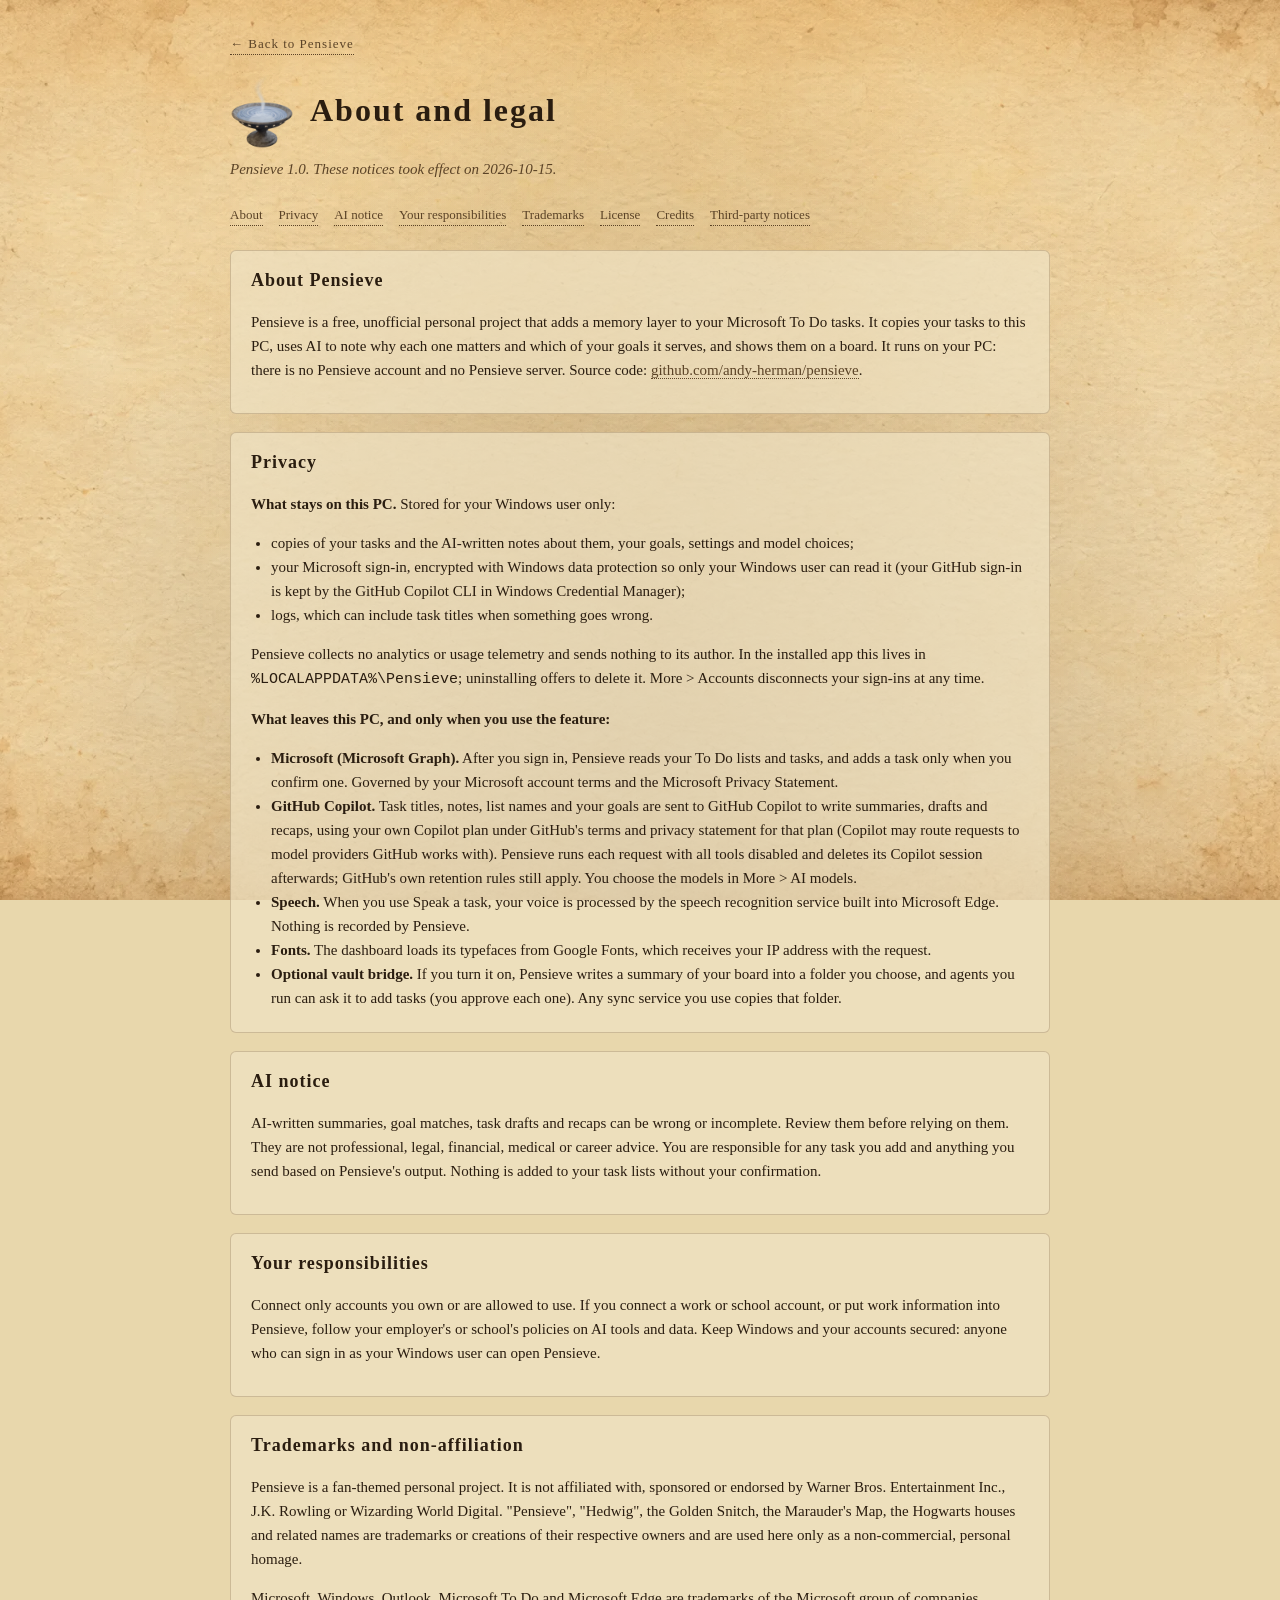
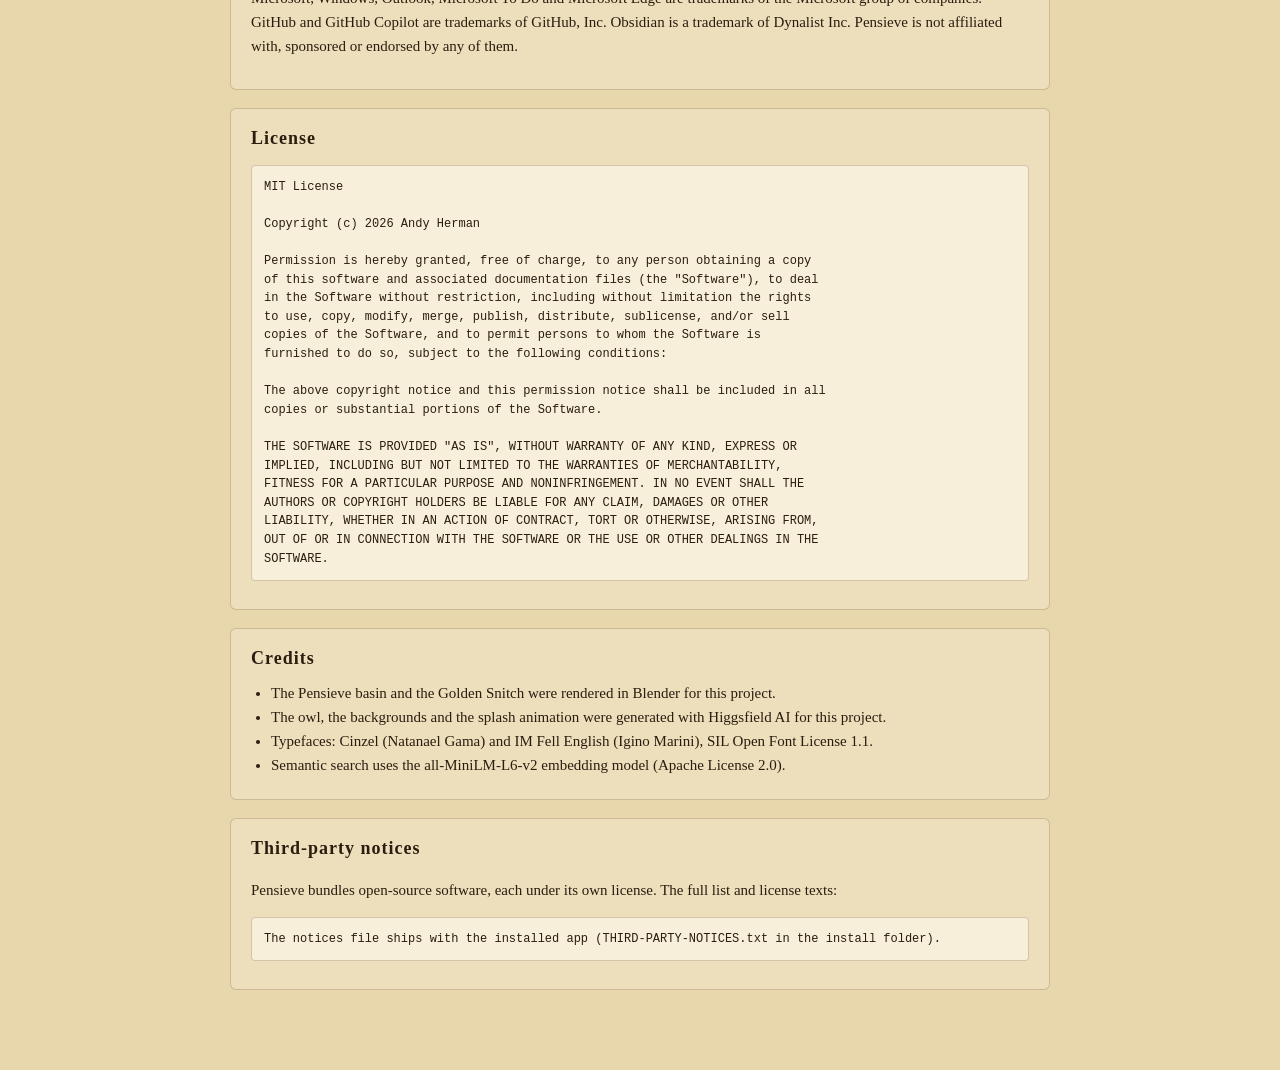
==== frontend-proto/legal.html @ 3879d88a "feat(installer): x64 installer pipeline, installed mode, legal text, local fonts Pipeline (desktop/i" ====
<!doctype html>
<html lang="en" data-theme="day">
<head>
  <meta charset="utf-8" />
  <meta name="viewport" content="width=device-width,initial-scale=1" />
  <title>About and legal - The Pensieve</title>
  <script>
    try {
      var t = localStorage.getItem("pensieve-theme");
      if (t === "night" || t === "marauder") document.documentElement.setAttribute("data-theme", t);
    } catch (e) { /* stay on day */ }
  </script>
  <link rel="icon" href="favicon.ico" />
  <link rel="stylesheet" href="pensieve.css" />
  <style>
    .legal { max-width: 860px; margin: 0 auto; padding: 32px 20px 64px; position: relative; z-index: 1; }
    .legal-head { display: flex; align-items: center; gap: 16px; margin-bottom: 8px; }
    .legal-head img { width: 64px; height: auto; }
    .legal h1 { margin: 0; font-family: var(--font-display); font-size: 32px; letter-spacing: 2px; color: var(--ink); }
    .legal .meta { margin: 0 0 24px; font-family: var(--font-script); font-style: italic; color: var(--ink-soft); }
    .legal nav { display: flex; flex-wrap: wrap; gap: 8px 16px; margin: 0 0 24px; font-family: var(--font-display); font-size: 13px; }
    .legal nav a, .legal a { color: var(--ink-soft); }
    .legal section {
      margin: 0 0 18px; padding: 16px 20px;
      border: 1px solid var(--line-soft); border-radius: var(--radius-md);
      background: color-mix(in srgb, var(--parchment-1) 70%, transparent);
    }
    .legal h2 { margin: 0 0 8px; font-family: var(--font-display); font-size: 18px; letter-spacing: 1px; color: var(--ink); }
    .legal p, .legal li { font-size: 15px; line-height: 1.6; color: var(--ink); }
    .legal ul { padding-left: 20px; margin: 6px 0; }
    .legal pre {
      max-height: 420px; overflow: auto; padding: 12px; white-space: pre-wrap;
      font-family: var(--font-mono); font-size: 12px; color: var(--ink);
      background: var(--field-bg); border: 1px solid var(--line-soft); border-radius: var(--radius-sm);
    }
    .back { display: inline-block; margin-bottom: 18px; font-family: var(--font-display); font-size: 13px; letter-spacing: 1px; }
  </style>
</head>
<body>
  <main class="legal">
    <a class="back" href="/">&larr; Back to Pensieve</a>
    <div class="legal-head">
      <img src="assets/emblem.webp" alt="" width="64" height="76" />
      <h1>About and legal</h1>
    </div>
    <p class="meta">Pensieve 1.0. These notices took effect on 2026-10-15.</p>

    <nav aria-label="On this page">
      <a href="#about">About</a><a href="#privacy">Privacy</a><a href="#ai">AI notice</a>
      <a href="#you">Your responsibilities</a><a href="#trademarks">Trademarks</a>
      <a href="#license">License</a><a href="#credits">Credits</a><a href="#notices">Third-party notices</a>
    </nav>

    <section id="about">
      <h2>About Pensieve</h2>
      <p>Pensieve is a free, unofficial personal project that adds a memory layer to your Microsoft To Do tasks. It copies your tasks to this PC, uses AI to note why each one matters and which of your goals it serves, and shows them on a board. It runs on your PC: there is no Pensieve account and no Pensieve server. Source code: <a href="https://github.com/andy-herman/pensieve" target="_blank" rel="noopener">github.com/andy-herman/pensieve</a>.</p>
    </section>

    <section id="privacy">
      <h2>Privacy</h2>
      <p><strong>What stays on this PC.</strong> Stored for your Windows user only:</p>
      <ul>
        <li>copies of your tasks and the AI-written notes about them, your goals, settings and model choices;</li>
        <li>your Microsoft sign-in, encrypted with Windows data protection so only your Windows user can read it (your GitHub sign-in is kept by the GitHub Copilot CLI in Windows Credential Manager);</li>
        <li>logs, which can include task titles when something goes wrong.</li>
      </ul>
      <p>Pensieve collects no analytics or usage telemetry and sends nothing to its author. In the installed app this lives in <code>%LOCALAPPDATA%\Pensieve</code>; uninstalling offers to delete it. More &gt; Accounts disconnects your sign-ins at any time.</p>
      <p><strong>What leaves this PC, and only when you use the feature:</strong></p>
      <ul>
        <li><strong>Microsoft (Microsoft Graph).</strong> After you sign in, Pensieve reads your To Do lists and tasks, and adds a task only when you confirm one. Governed by your Microsoft account terms and the Microsoft Privacy Statement.</li>
        <li><strong>GitHub Copilot.</strong> Task titles, notes, list names and your goals are sent to GitHub Copilot to write summaries, drafts and recaps, using your own Copilot plan under GitHub's terms and privacy statement for that plan (Copilot may route requests to model providers GitHub works with). Pensieve runs each request with all tools disabled and deletes its Copilot session afterwards; GitHub's own retention rules still apply. You choose the models in More &gt; AI models.</li>
        <li><strong>Speech.</strong> When you use Speak a task, your voice is processed by the speech recognition service built into Microsoft Edge. Nothing is recorded by Pensieve.</li>
        <li><strong>Fonts.</strong> The dashboard loads its typefaces from Google Fonts, which receives your IP address with the request.</li>
        <li><strong>Optional vault bridge.</strong> If you turn it on, Pensieve writes a summary of your board into a folder you choose, and agents you run can ask it to add tasks (you approve each one). Any sync service you use copies that folder.</li>
      </ul>
    </section>

    <section id="ai">
      <h2>AI notice</h2>
      <p>AI-written summaries, goal matches, task drafts and recaps can be wrong or incomplete. Review them before relying on them. They are not professional, legal, financial, medical or career advice. You are responsible for any task you add and anything you send based on Pensieve's output. Nothing is added to your task lists without your confirmation.</p>
    </section>

    <section id="you">
      <h2>Your responsibilities</h2>
      <p>Connect only accounts you own or are allowed to use. If you connect a work or school account, or put work information into Pensieve, follow your employer's or school's policies on AI tools and data. Keep Windows and your accounts secured: anyone who can sign in as your Windows user can open Pensieve.</p>
    </section>

    <section id="trademarks">
      <h2>Trademarks and non-affiliation</h2>
      <p>Pensieve is a fan-themed personal project. It is not affiliated with, sponsored or endorsed by Warner Bros. Entertainment Inc., J.K. Rowling or Wizarding World Digital. "Pensieve", "Hedwig", the Golden Snitch, the Marauder's Map, the Hogwarts houses and related names are trademarks or creations of their respective owners and are used here only as a non-commercial, personal homage.</p>
      <p>Microsoft, Windows, Outlook, Microsoft To Do and Microsoft Edge are trademarks of the Microsoft group of companies. GitHub and GitHub Copilot are trademarks of GitHub, Inc. Obsidian is a trademark of Dynalist Inc. Pensieve is not affiliated with, sponsored or endorsed by any of them.</p>
    </section>

    <section id="license">
      <h2>License</h2>
      <pre>MIT License

Copyright (c) 2026 Andy Herman

Permission is hereby granted, free of charge, to any person obtaining a copy
of this software and associated documentation files (the "Software"), to deal
in the Software without restriction, including without limitation the rights
to use, copy, modify, merge, publish, distribute, sublicense, and/or sell
copies of the Software, and to permit persons to whom the Software is
furnished to do so, subject to the following conditions:

The above copyright notice and this permission notice shall be included in all
copies or substantial portions of the Software.

THE SOFTWARE IS PROVIDED "AS IS", WITHOUT WARRANTY OF ANY KIND, EXPRESS OR
IMPLIED, INCLUDING BUT NOT LIMITED TO THE WARRANTIES OF MERCHANTABILITY,
FITNESS FOR A PARTICULAR PURPOSE AND NONINFRINGEMENT. IN NO EVENT SHALL THE
AUTHORS OR COPYRIGHT HOLDERS BE LIABLE FOR ANY CLAIM, DAMAGES OR OTHER
LIABILITY, WHETHER IN AN ACTION OF CONTRACT, TORT OR OTHERWISE, ARISING FROM,
OUT OF OR IN CONNECTION WITH THE SOFTWARE OR THE USE OR OTHER DEALINGS IN THE
SOFTWARE.</pre>
    </section>

    <section id="credits">
      <h2>Credits</h2>
      <ul>
        <li>The Pensieve basin and the Golden Snitch were rendered in Blender for this project.</li>
        <li>The owl, the backgrounds and the splash animation were generated with Higgsfield AI for this project.</li>
        <li>Typefaces: Cinzel (Natanael Gama) and IM Fell English (Igino Marini), SIL Open Font License 1.1.</li>
        <li>Semantic search uses the all-MiniLM-L6-v2 embedding model (Apache License 2.0).</li>
      </ul>
    </section>

    <section id="notices">
      <h2>Third-party notices</h2>
      <p>Pensieve bundles open-source software, each under its own license. The full list and license texts:</p>
      <pre id="notices-text">Loading...</pre>
    </section>
  </main>
  <script>
    fetch("third-party-notices.txt", { cache: "no-store" })
      .then(r => (r.ok ? r.text() : Promise.reject(r.status)))
      .then(t => { document.getElementById("notices-text").textContent = t; })
      .catch(() => {
        document.getElementById("notices-text").textContent =
          "The notices file ships with the installed app (THIRD-PARTY-NOTICES.txt in the install folder).";
      });
  </script>
</body>
</html>
---- frontend-proto/pensieve.css ----
/* ============================================================
   The Pensieve - dashboard stylesheet (v4, parchment edition)
   Three themes selected via [data-theme] on <html>:
     day      - parchment and ink (default)
     night    - deep navy by candlelight, with a starfield
     marauder - the Marauder's Map (easter egg)
   Every surface reads from the tokens below, so a theme only has to
   redefine tokens. Neutral lane slugs (crimson, gold, emerald, ...)
   map to the 8-House palette per theme via [data-lane].
   ============================================================ */

/* ----- 1. Tokens ----- */

:root,
html[data-theme="day"] {
  color-scheme: light;

  /* Parchment + ink */
  --parchment-1: #f0e3c4;
  --parchment-2: #e8d7ac;
  --parchment-3: #d9c28d;
  --parchment-dark: #b89a64;
  --ink: #2a1d10;
  --ink-soft: #5b4327;
  --ink-faded: #6b5032;         /* darkened from the original for AA on parchment */
  --candle: #c9a655;
  --candle-glow: #f5d77b;
  --candle-ink: #715210;        /* candle gold dark enough to read as text */
  --on-candle: #2a1d10;         /* text on a candle-filled button */
  --ember: #b54a1d;
  --ember-ink: #9a3a12;
  --moss: #4a5d3a;
  --plum: #4b2e57;
  --review: #b54a1d;

  /* The 8-House palette (lane slug -> House) */
  --house-crimson: #7a2018;     /* Gryffindor */
  --house-gold: #b08a26;        /* Hufflepuff */
  --house-emerald: #2e5a3a;     /* Slytherin */
  --house-azure: #2c4670;       /* Ravenclaw */
  --house-slate: #5a5a5a;       /* Internal */
  --house-ember: #8a4b1f;       /* Muggleborn */
  --house-sage: #3c5e2c;        /* Centaur */
  --house-rose: #a83a1f;        /* Phoenix */
  --house-unassigned: #826441;  /* Unhoused */
  --lane-ink-mix: 55%;          /* how much House color survives when used as text */

  /* Semantic surfaces */
  --field-bg: rgba(255, 252, 240, 0.55);
  --field-bg-focus: rgba(255, 252, 240, 0.85);
  --field-border: rgba(91, 67, 39, 0.38);
  --line-soft: rgba(130, 100, 65, 0.3);
  --sheen: rgba(255, 240, 200, 0.18);
  --shade: rgba(40, 20, 4, 0.10);
  --highlight: rgba(255, 255, 255, 0.4);
  --shadow-soft: rgba(40, 18, 4, 0.18);
  --shadow-med: rgba(40, 18, 4, 0.25);
  --shadow-deep: rgba(20, 8, 2, 0.45);
  --backdrop: rgba(20, 8, 2, 0.55);
  --glow: rgba(201, 166, 85, 0.45);
  --tint: rgba(201, 166, 85, 0.14);
  --ok: #4a5d3a;
  --warn: #715210;
  --danger: #9a3a12;

  /* Atmosphere */
  --bg-vignette-1: radial-gradient(ellipse at top, rgba(255, 220, 150, 0.35), transparent 65%);
  --bg-vignette-2: radial-gradient(ellipse at bottom, rgba(40, 18, 4, 0.25), transparent 70%);
  --bg-art: url("assets/bg-parchment.webp");
  --bg-art-wash: rgba(240, 227, 196, 0.38);   /* calms the painted edges behind the board */
  --paper-noise: url("data:image/svg+xml;utf8,<svg xmlns='http://www.w3.org/2000/svg' width='220' height='220'><filter id='n'><feTurbulence type='fractalNoise' baseFrequency='0.85' numOctaves='2' stitchTiles='stitch'/><feColorMatrix values='0 0 0 0 0.18  0 0 0 0 0.11  0 0 0 0 0.04  0 0 0 0.08 0'/></filter><rect width='100%25' height='100%25' filter='url(%23n)'/></svg>");
  --candle-light-1: rgba(255, 200, 120, 0.18);
  --candle-light-2: rgba(255, 200, 120, 0.16);

  /* Constellation graph + confetti (read by pensieve.js) */
  --graph-bg: radial-gradient(ellipse at 50% 35%, rgba(255, 246, 220, 0.9), transparent 70%), linear-gradient(180deg, #f3e8cc, #e2cf9f);
  --graph-align: rgba(91, 67, 39, 0.42);
  --graph-semantic-rgb: 75, 46, 87;
  --graph-label: #2a1d10;
  --graph-halo: rgba(243, 232, 204, 0.94);
  --graph-ring: #715210;
  --graph-stroke: rgba(42, 29, 16, 0.55);
  --graph-glow: 0;              /* 0 = soft drop shadow, 1 = House-colored glow */
  --graph-shadow: rgba(40, 18, 4, 0.35);
  --confetti-1: #7a2018;
  --confetti-2: #c9a655;
  --confetti-3: #2e5a3a;
  --confetti-4: #2c4670;
  --confetti-5: #b54a1d;

  /* Type (the "... Fallback" faces are defined at the top of section 2) */
  --font-display: "Cinzel", "Cinzel Fallback", "Georgia", serif;
  --font-script: "IM Fell English SC", "IM Fell English", "Georgia", serif;
  --font-body: "IM Fell English", "IM Fell Fallback", "Georgia", serif;
  --font-mono: "Cascadia Code", "Consolas", monospace;

  /* Shape, spacing, motion */
  --card-radius: 6px;
  --column-radius: 8px;
  --radius-sm: 4px;
  --radius-md: 6px;
  --radius-lg: 10px;
  --sp-1: 4px;
  --sp-2: 8px;
  --sp-3: 12px;
  --sp-4: 16px;
  --sp-5: 24px;
  --sp-6: 32px;
  --sp-7: 48px;
  --lh-tight: 1.25;
  --lh-snug: 1.4;
  --lh-normal: 1.55;
  --lh-relaxed: 1.65;
  --t-fast: 140ms;
  --t-med: 200ms;
  --ease: cubic-bezier(0.4, 0, 0.2, 1);
  --focus-ring: 0 0 0 2px var(--parchment-1), 0 0 0 4px var(--candle-ink);
}

html[data-theme="night"] {
  color-scheme: dark;

  --parchment-1: #11192c;
  --parchment-2: #0d1424;
  --parchment-3: #1a2238;
  --parchment-dark: #2f3a5c;
  --ink: #f0e3c4;
  --ink-soft: #d8c79e;
  --ink-faded: #a8946a;
  --candle: #f5d77b;
  --candle-glow: #ffeaa0;
  --candle-ink: #f5d77b;
  --on-candle: #1a1206;
  --ember: #ff8b4a;
  --ember-ink: #ff9d66;
  --moss: #7ab06a;
  --plum: #b485d6;
  --review: #ff8b4a;

  --house-crimson: #e07c63;
  --house-gold: #f5d77b;
  --house-emerald: #7ab06a;
  --house-azure: #8aabe0;
  --house-slate: #b8b8b8;
  --house-ember: #d8a06a;
  --house-sage: #8fc275;
  --house-rose: #f09a7a;
  --house-unassigned: #a8946a;
  --lane-ink-mix: 85%;

  --field-bg: rgba(0, 0, 0, 0.32);
  --field-bg-focus: rgba(0, 0, 0, 0.5);
  --field-border: rgba(240, 227, 196, 0.24);
  --line-soft: rgba(240, 227, 196, 0.14);
  --sheen: rgba(255, 240, 200, 0.035);
  --shade: rgba(0, 0, 0, 0.22);
  --highlight: rgba(255, 255, 255, 0.05);
  --shadow-soft: rgba(0, 0, 0, 0.45);
  --shadow-med: rgba(0, 0, 0, 0.55);
  --shadow-deep: rgba(0, 0, 0, 0.7);
  --backdrop: rgba(2, 4, 12, 0.7);
  --glow: rgba(245, 215, 123, 0.38);
  --tint: rgba(245, 215, 123, 0.1);
  --ok: #7ab06a;
  --warn: #f5d77b;
  --danger: #ff9d66;

  --bg-vignette-1: radial-gradient(ellipse at top, rgba(80, 60, 140, 0.45), transparent 70%);
  --bg-vignette-2: radial-gradient(ellipse at bottom, rgba(10, 5, 20, 0.6), transparent 75%);
  --bg-art: url("assets/bg-night.webp");
  --bg-art-wash: rgba(13, 20, 36, 0.12);
  --candle-light-1: rgba(255, 220, 150, 0.12);
  --candle-light-2: rgba(255, 220, 150, 0.10);

  --graph-bg: radial-gradient(ellipse at 50% 30%, rgba(80, 60, 140, 0.35), transparent 70%), linear-gradient(180deg, #0b1222, #070b16);
  --graph-align: rgba(240, 227, 196, 0.26);
  --graph-semantic-rgb: 180, 133, 214;
  --graph-label: #f0e3c4;
  --graph-halo: rgba(7, 11, 22, 0.85);
  --graph-ring: #f5d77b;
  --graph-stroke: rgba(240, 227, 196, 0.55);
  --graph-glow: 1;
  --graph-shadow: rgba(0, 0, 0, 0.6);
  --confetti-1: #e07c63;
  --confetti-2: #f5d77b;
  --confetti-3: #7ab06a;
  --confetti-4: #8aabe0;
  --confetti-5: #ffeaa0;
}

html[data-theme="marauder"] {
  color-scheme: light;

  --parchment-1: #e6d3a3;
  --parchment-2: #d8c08a;
  --parchment-3: #cdb076;
  --parchment-dark: #a4824b;
  --ink: #3b2410;
  --ink-soft: #5e3f1f;
  --ink-faded: #634420;
  --candle: #7a3a14;
  --candle-glow: #b46420;
  --candle-ink: #7a3a14;
  --on-candle: #f6ead0;
  --ember: #7a2e0e;
  --ember-ink: #7a2e0e;
  --moss: #4a4a2a;
  --plum: #3a1f48;
  --review: #7a2e0e;
  --lane-ink-mix: 35%;          /* darker parchment needs darker House text */

  --field-bg: rgba(255, 246, 225, 0.4);
  --field-bg-focus: rgba(255, 246, 225, 0.7);
  --field-border: rgba(94, 63, 31, 0.42);
  --line-soft: rgba(94, 63, 31, 0.3);
  --glow: rgba(122, 58, 20, 0.35);
  --tint: rgba(122, 58, 20, 0.1);
  --ok: #4a4a2a;
  --warn: #7a3a14;
  --danger: #7a2e0e;

  --bg-vignette-1: radial-gradient(ellipse at top, rgba(120, 60, 20, 0.30), transparent 65%);
  --bg-vignette-2: radial-gradient(ellipse at bottom, rgba(40, 20, 4, 0.45), transparent 70%);
  --bg-art: url("assets/bg-map.webp");
  --paper-noise: url("data:image/svg+xml;utf8,<svg xmlns='http://www.w3.org/2000/svg' width='400' height='400'><filter id='m'><feTurbulence type='fractalNoise' baseFrequency='0.65' numOctaves='3' stitchTiles='stitch'/><feColorMatrix values='0 0 0 0 0.20  0 0 0 0 0.10  0 0 0 0 0.04  0 0 0 0.18 0'/></filter><rect width='100%25' height='100%25' filter='url(%23m)'/></svg>");

  --graph-bg: radial-gradient(ellipse at 50% 35%, rgba(240, 222, 178, 0.85), transparent 70%), linear-gradient(180deg, #e3cd98, #cdb076);
  --graph-align: rgba(94, 63, 31, 0.5);
  --graph-semantic-rgb: 122, 58, 20;
  --graph-label: #3b2410;
  --graph-halo: rgba(230, 211, 163, 0.94);
  --graph-ring: #7a3a14;
  --graph-stroke: rgba(59, 36, 16, 0.6);
  --confetti-2: #7a3a14;
  --confetti-5: #3b2410;
}

/* Lane slug -> House color. Applies to anything carrying data-lane:
   columns, cards, goal chips, goal checkboxes, editor pills, recap sections. */
[data-lane] {
  --lane-color: var(--goal-color, var(--ink-faded));
  --lane-ink: color-mix(in srgb, var(--lane-color) var(--lane-ink-mix), var(--ink));
}
[data-lane="crimson"]    { --lane-color: var(--house-crimson); }
[data-lane="gold"]       { --lane-color: var(--house-gold); }
[data-lane="emerald"]    { --lane-color: var(--house-emerald); }
[data-lane="azure"]      { --lane-color: var(--house-azure); }
[data-lane="slate"]      { --lane-color: var(--house-slate); }
[data-lane="ember"]      { --lane-color: var(--house-ember); }
[data-lane="sage"]       { --lane-color: var(--house-sage); }
[data-lane="rose"]       { --lane-color: var(--house-rose); }
[data-lane="unassigned"] { --lane-color: var(--house-unassigned); }

/* ----- 2. Base + atmosphere ----- */

/* Metric-matched local fallbacks for the Google webfonts. Until Cinzel and
   IM Fell arrive (font-display: swap), text renders in Georgia scaled to the
   webfont's average glyph width, so the swap barely moves anything (card
   titles keep their line breaks and clamps). Ratios were measured against
   Georgia in Edge on two sample texts: plain Georgia is 8-20% off for Cinzel
   and ~27% off for IM Fell italic; these faces bring that to within ~4%.
   IM Fell English SC already matches Georgia closely, so it needs none. */
@font-face {
  font-family: "Cinzel Fallback";
  src: local("Georgia");
  font-weight: 100 600;
  size-adjust: 122%;
}
@font-face {
  font-family: "Cinzel Fallback";
  src: local("Georgia Bold"), local("Georgia-Bold");
  font-weight: 700 900;
  size-adjust: 108%;
}
@font-face {
  font-family: "IM Fell Fallback";
  src: local("Georgia");
  font-style: normal;
  size-adjust: 95%;
}
@font-face {
  font-family: "IM Fell Fallback";
  src: local("Georgia Italic"), local("Georgia-Italic");
  font-style: italic;
  size-adjust: 79%;
}

*, *::before, *::after { box-sizing: border-box; }

/* The hidden attribute always wins, even over a component's own display */
[hidden] { display: none !important; }

html, body { margin: 0; padding: 0; min-height: 100%; }

html {
  background-color: var(--parchment-2);
  scrollbar-color: var(--parchment-dark) transparent;
}

body {
  font-family: var(--font-body);
  font-size: 15px;
  line-height: var(--lh-normal);
  color: var(--ink);
  min-height: 100vh;
  overflow-x: hidden;
  -webkit-font-smoothing: antialiased;
  text-rendering: optimizeLegibility;
  transition: color 0.6s ease;
}

/* The parchment itself (vignettes, paper grain, gradient). It lives on a
   fixed, viewport-sized layer instead of `background-attachment: fixed` on
   <body>: a fixed body background forces the browser to repaint the whole
   blended background on the main thread for every scrolled frame, while a
   fixed layer is painted once and simply composited as the page scrolls.
   z-index -1 keeps it under every in-flow element. */
body::after {
  content: "";
  position: fixed;
  inset: 0;
  z-index: -1;
  pointer-events: none;
  background-color: var(--parchment-2);
  background-image:
    var(--bg-vignette-1),
    var(--bg-vignette-2),
    var(--paper-noise),
    linear-gradient(var(--bg-art-wash), var(--bg-art-wash)),
    var(--bg-art),
    linear-gradient(180deg, var(--parchment-1), var(--parchment-3));
  background-blend-mode: multiply, normal, soft-light, normal, normal, normal;
  background-size: cover, cover, 220px 220px, cover, cover, cover;
  background-position: center;
  background-repeat: no-repeat, no-repeat, repeat, no-repeat, no-repeat, no-repeat;
  transition: background-color 0.6s ease;
}

/* Candle flicker: a soft radial pulse from the two top corners */
body::before {
  content: "";
  position: fixed;
  inset: 0;
  pointer-events: none;
  background:
    radial-gradient(circle at 12% -10%, var(--candle-light-1), transparent 35%),
    radial-gradient(circle at 88% -10%, var(--candle-light-2), transparent 35%);
  animation: candle-flicker 5.5s ease-in-out infinite;
  z-index: 0;
}

html[data-theme="marauder"] body::after {
  background-image:
    var(--bg-vignette-1),
    var(--bg-vignette-2),
    var(--paper-noise),
    linear-gradient(rgba(230, 211, 163, 0.6), rgba(230, 211, 163, 0.6)),
    var(--bg-art),
    linear-gradient(180deg, var(--parchment-1), var(--parchment-3));
  background-blend-mode: multiply, normal, normal, normal, normal, normal;
  background-size: cover, cover, 400px 400px, cover, cover, cover;
  background-repeat: no-repeat, no-repeat, repeat, no-repeat, no-repeat, no-repeat;
}

html[data-theme="marauder"] body::before { display: none; }

/* Starfield: night-only twinkling dots */
.starfield {
  position: fixed;
  inset: 0;
  pointer-events: none;
  z-index: 0;
  opacity: 0;
  background-image:
    radial-gradient(1px 1px at 5% 12%, rgba(255, 245, 210, 0.9), transparent 100%),
    radial-gradient(1px 1px at 14% 30%, rgba(255, 245, 210, 0.7), transparent 100%),
    radial-gradient(1.4px 1.4px at 22% 8%, rgba(255, 245, 210, 0.95), transparent 100%),
    radial-gradient(1px 1px at 33% 22%, rgba(255, 245, 210, 0.6), transparent 100%),
    radial-gradient(1.2px 1.2px at 41% 4%, rgba(255, 245, 210, 0.85), transparent 100%),
    radial-gradient(1px 1px at 50% 18%, rgba(255, 245, 210, 0.7), transparent 100%),
    radial-gradient(1.4px 1.4px at 58% 32%, rgba(255, 245, 210, 0.9), transparent 100%),
    radial-gradient(1px 1px at 67% 11%, rgba(255, 245, 210, 0.65), transparent 100%),
    radial-gradient(1.2px 1.2px at 75% 25%, rgba(255, 245, 210, 0.85), transparent 100%),
    radial-gradient(1px 1px at 84% 7%, rgba(255, 245, 210, 0.7), transparent 100%),
    radial-gradient(1.4px 1.4px at 92% 20%, rgba(255, 245, 210, 0.9), transparent 100%),
    radial-gradient(1px 1px at 9% 55%, rgba(255, 245, 210, 0.6), transparent 100%),
    radial-gradient(1px 1px at 19% 72%, rgba(255, 245, 210, 0.7), transparent 100%),
    radial-gradient(1.2px 1.2px at 28% 88%, rgba(255, 245, 210, 0.85), transparent 100%),
    radial-gradient(1px 1px at 38% 64%, rgba(255, 245, 210, 0.6), transparent 100%),
    radial-gradient(1px 1px at 49% 80%, rgba(255, 245, 210, 0.7), transparent 100%),
    radial-gradient(1.4px 1.4px at 60% 56%, rgba(255, 245, 210, 0.9), transparent 100%),
    radial-gradient(1px 1px at 70% 76%, rgba(255, 245, 210, 0.6), transparent 100%),
    radial-gradient(1.2px 1.2px at 81% 60%, rgba(255, 245, 210, 0.85), transparent 100%),
    radial-gradient(1px 1px at 90% 84%, rgba(255, 245, 210, 0.7), transparent 100%);
  transition: opacity 0.8s ease;
}

/* Twinkle only when the stars are out */
html[data-theme="night"] .starfield { opacity: 0.9; animation: twinkle 6s ease-in-out infinite; }

button, select, input, textarea { font: inherit; color: inherit; }

a { color: var(--ink-soft); text-decoration: none; border-bottom: 1px dotted currentColor; }
a:hover { color: var(--ember-ink); }

::selection { background: var(--glow); color: var(--ink); }

/* Keyboard focus: a candle-gold ring on every interactive element */
:focus-visible {
  outline: none;
  box-shadow: var(--focus-ring);
}

/* Page-level layers sit above the candle light and the starfield */
.board,
.page-tabs,
.recap-page,
.graph-page,
.docs-page,
.footer {
  position: relative;
  z-index: 2;
}

/* ----- 3. Footprint trail (left behind while dragging a card) ----- */

.footprint-layer {
  position: fixed;
  inset: 0;
  pointer-events: none;
  z-index: 5;
}

.footprint {
  position: absolute;
  width: 18px;
  height: 24px;
  margin-left: -9px;
  margin-top: -12px;
  background-color: var(--ink-soft);
  -webkit-mask: url("data:image/svg+xml;utf8,<svg xmlns='http://www.w3.org/2000/svg' viewBox='0 0 18 24'><g fill='black'><ellipse cx='9' cy='15' rx='5' ry='7'/><ellipse cx='5' cy='6' rx='2' ry='2.5'/><ellipse cx='9' cy='4' rx='2' ry='2.5'/><ellipse cx='13' cy='6' rx='2' ry='2.5'/></g></svg>") center / contain no-repeat;
  mask: url("data:image/svg+xml;utf8,<svg xmlns='http://www.w3.org/2000/svg' viewBox='0 0 18 24'><g fill='black'><ellipse cx='9' cy='15' rx='5' ry='7'/><ellipse cx='5' cy='6' rx='2' ry='2.5'/><ellipse cx='9' cy='4' rx='2' ry='2.5'/><ellipse cx='13' cy='6' rx='2' ry='2.5'/></g></svg>") center / contain no-repeat;
  opacity: 0;
  animation: footprint-fade 1.6s ease-out forwards;
}

/* ----- 4. Masthead (two-tier: identity row + controls ribbon) ----- */

.masthead {
  position: relative;
  z-index: 3;   /* above the board so popovers and tooltips overlay it */
  display: flex;
  flex-direction: column;
  gap: var(--sp-3);
  width: min(1500px, calc(100% - 32px));
  margin: 0 auto;
  padding: 22px 8px 14px;
  border-bottom: 3px double var(--parchment-dark);
}

.masthead-row {
  display: flex;
  align-items: center;
  gap: var(--sp-4);
  width: 100%;
}

.masthead-row--identity { justify-content: space-between; flex-wrap: wrap; }

.masthead-row--controls {
  padding-top: var(--sp-3);
  border-top: 1px solid var(--line-soft);
}

.brand { display: flex; align-items: center; gap: var(--sp-3); }

/* The rendered Pensieve (Blender) beside the title */
.brand-emblem {
  display: block;
  width: 62px;
  height: auto;
  flex: none;
  filter: drop-shadow(0 3px 6px var(--shadow-soft));
}
html[data-theme="night"] :is(.brand-emblem, .accounts-emblem) { filter: drop-shadow(0 0 10px rgba(170, 200, 255, 0.35)); }
html[data-theme="marauder"] .brand-emblem { filter: sepia(0.85) saturate(0.7) contrast(1.05); opacity: 0.85; }

.title-block { display: flex; flex-direction: column; gap: 4px; }

.title {
  margin: 0;
  font-family: var(--font-display);
  font-weight: 700;
  font-size: clamp(28px, 3.2vw, 38px);
  letter-spacing: 2px;
  line-height: 1.1;
  color: var(--ink);
  text-shadow:
    0 1px 0 var(--parchment-1),
    0 0 24px var(--candle-glow);
}

html[data-theme="night"] .title { text-shadow: 0 0 22px rgba(245, 215, 123, 0.35); }

.tagline {
  margin: 0;
  font-family: var(--font-script);
  font-size: 14px;
  color: var(--ink-soft);
  font-style: italic;
  letter-spacing: 1px;
}

.masthead-aside {
  display: inline-flex;
  align-items: center;
  gap: var(--sp-3);
  flex-wrap: wrap;
}

/* Status cluster: Hedwig / health / achievements read as one group */
.status-cluster {
  display: inline-flex;
  align-items: center;
  gap: var(--sp-3);
  padding: var(--sp-1) var(--sp-3);
  border: 1px solid var(--line-soft);
  border-radius: var(--radius-lg);
  background: var(--field-bg);
}

.status-cluster > * + * { position: relative; }
.status-cluster > * + *::before {
  content: "";
  position: absolute;
  left: calc(var(--sp-2) * -1 + 1px);
  top: 50%;
  transform: translateY(-50%);
  width: 1px;
  height: 24px;
  background: var(--line-soft);
}

/* ---- Hedwig: the review counter ---- */

.hedwig-block {
  display: flex;
  flex-direction: column;
  align-items: center;
  gap: 1px;
  padding: 2px 4px;
  border-radius: var(--radius-md);
  user-select: none;
  cursor: default;
}

.hedwig-block.has-review,
.hedwig-block.filter-active { cursor: pointer; }

.hedwig-block.has-review:hover,
.hedwig-block.filter-active:hover { background: var(--tint); }

.hedwig-block.filter-active { box-shadow: inset 0 0 0 1px var(--review); }

/* The engraved owl (assets/owl.webp). The review count rides on a wax
   seal over her letter and only appears when something needs review. */
.hedwig { position: relative; display: block; width: 58px; height: 54px; }
.hedwig-art {
  display: block;
  width: 100%;
  height: 100%;
  object-fit: contain;
  filter: drop-shadow(0 2px 3px var(--shadow-soft));
}
html[data-theme="night"] .hedwig-art { filter: drop-shadow(0 0 6px rgba(200, 220, 255, 0.35)); }

.hedwig-seal {
  position: absolute;
  right: 2px;
  bottom: 0;
  min-width: 18px;
  height: 18px;
  padding: 0 4px;
  border-radius: 999px;
  display: grid;
  place-items: center;
  font-family: var(--font-display);
  font-size: 10px;
  font-weight: 700;
  line-height: 1;
  color: #fbeed2;
  background: radial-gradient(circle at 35% 30%, #d0463a, #8e1c17 70%);
  box-shadow: 0 1px 2px rgba(60, 10, 5, 0.45), inset 0 0 0 1px rgba(255, 220, 200, 0.18);
  transform: scale(0.4);
  opacity: 0;
  transition: transform var(--t-med) ease, opacity var(--t-med) ease;
}
.hedwig-block.has-review .hedwig-seal { transform: scale(1); opacity: 1; }

.hedwig-label {
  font-family: var(--font-script);
  font-size: 12px;
  color: var(--ink-faded);
  letter-spacing: 0.5px;
  white-space: nowrap;
}

.hedwig-block.has-review .hedwig-label { color: var(--ember-ink); font-weight: bold; }
.hedwig-block.has-review .hedwig { animation: hedwig-bob 2.6s ease-in-out infinite; }

/* Marauder's Map: Hedwig hides and the map's initials take her place */
html[data-theme="marauder"] .hedwig { display: none; }
html[data-theme="marauder"] .hedwig-block::before {
  content: "MM";
  font-family: var(--font-script);
  font-size: 22px;
  font-style: italic;
  line-height: 1.2;
  color: var(--ember);
}

/* ---- Garden: board health pill ---- */

.board-health {
  position: relative;
  display: inline-flex;
  align-items: baseline;
  gap: 6px;
  padding: 5px 12px;
  border: 1px solid var(--parchment-dark);
  border-radius: 999px;
  background: var(--parchment-1);
  color: var(--ink-faded);
  cursor: pointer;
  line-height: 1;
  transition: color var(--t-med) ease, border-color var(--t-med) ease, background var(--t-med) ease;
}
.board-health-label {
  font-family: var(--font-script);
  font-size: 13px;
  letter-spacing: 0.5px;
}
.board-health-score {
  font-family: var(--font-display);
  font-weight: 700;
  font-size: 15px;
  letter-spacing: 0.5px;
}
.board-health[data-tier="green"]  { color: var(--ok);     border-color: color-mix(in srgb, var(--ok) 55%, transparent); }
.board-health[data-tier="yellow"] { color: var(--warn);   border-color: color-mix(in srgb, var(--warn) 55%, transparent); }
.board-health[data-tier="red"]    { color: var(--danger); border-color: color-mix(in srgb, var(--danger) 60%, transparent); }
.board-health:hover { background: var(--tint); }
.board-health.filter-active { box-shadow: 0 0 0 2px var(--parchment-1), 0 0 0 3px var(--review); }

.board-health-tip {
  position: absolute;
  top: calc(100% + 8px);
  right: 0;
  z-index: 50;
  min-width: 230px;
  padding: 10px 14px;
  background: var(--paper-noise), linear-gradient(180deg, var(--parchment-1), var(--parchment-2));
  background-blend-mode: soft-light, normal;
  border: 1px solid var(--parchment-dark);
  border-radius: var(--radius-md);
  color: var(--ink);
  font-family: var(--font-body);
  font-size: 13px;
  line-height: 1.5;
  text-align: left;
  pointer-events: none;
  box-shadow: 0 10px 26px var(--shadow-deep);
}
.board-health-tip strong { font-family: var(--font-display); font-size: 13px; }
.board-health-tip ul { margin: 6px 0 0; padding-left: 16px; color: var(--ink-soft); }
.board-health-tip li { margin: 1px 0; }

/* ---- Garden: achievements button ---- */

.achievements-btn {
  position: relative;
  display: inline-flex;
  align-items: center;
  gap: 6px;
  padding: 5px 11px;
  border: 1px solid var(--parchment-dark);
  border-radius: 999px;
  background: var(--parchment-1);
  color: var(--ink-soft);
  cursor: pointer;
  transition: background var(--t-fast) ease, border-color var(--t-fast) ease, transform var(--t-fast) ease;
}
.achievements-btn:hover { background: var(--tint); border-color: var(--candle); }
.achievements-btn:active { transform: translateY(1px); }
.achievements-btn-icon { font-size: 16px; line-height: 1; }
.achievements-btn-count {
  min-width: 18px;
  padding: 1px 7px;
  border-radius: 999px;
  background: var(--candle);
  color: var(--on-candle);
  font-family: var(--font-display);
  font-size: 11px;
  font-weight: 700;
  text-align: center;
}
.achievements-btn.has-new-unlock {
  border-color: var(--candle);
  animation: candle-pulse 1.2s ease-out 2;
}

/* ---- Theme toggle (sun for day, moon for night) ---- */

.theme-toggle {
  width: 36px;
  height: 36px;
  padding: 0;
  display: inline-grid;
  place-items: center;
  border-radius: 50%;
  font-size: 17px;
  letter-spacing: 0;
  text-transform: none;
}
.theme-toggle .theme-night-icon { display: none; }
html[data-theme="night"] .theme-toggle .theme-day-icon { display: none; }
html[data-theme="night"] .theme-toggle .theme-night-icon { display: inline; }
.theme-day-icon { color: var(--candle-ink); }
.theme-night-icon { color: var(--candle); }

/* Board-only chrome (status cluster, quests, controls) hides on the other pages */
html:not([data-page="board"]) :is(.status-cluster, .quest-panel, .masthead-row--controls) { display: none; }

/* ---- Garden: daily quest panel ---- */

.quest-panel {
  display: flex;
  flex-direction: column;
  gap: 6px;
  width: 100%;
  padding: 10px 14px;
  border: 1px dashed var(--parchment-dark);
  border-radius: var(--radius-md);
  background: var(--tint);
}
.quest-panel-header {
  display: flex;
  align-items: center;
  justify-content: space-between;
  gap: var(--sp-3);
}
.quest-panel-title {
  font-family: var(--font-display);
  font-size: 12px;
  font-weight: 700;
  letter-spacing: 1.5px;
  text-transform: uppercase;
  color: var(--ink-soft);
}
.quest-panel-streak {
  font-family: var(--font-script);
  font-size: 13px;
  color: var(--ember-ink);
}
.quest-panel-chips { display: flex; flex-wrap: wrap; gap: 6px; }
.quest-chip {
  display: inline-flex;
  align-items: center;
  gap: 6px;
  max-width: 480px;
  padding: 4px 12px;
  border: 1px solid var(--parchment-dark);
  border-radius: 999px;
  background: var(--parchment-1);
  color: var(--ink);
  font-family: var(--font-body);
  font-size: 13px;
  text-align: left;
  cursor: pointer;
  transition: border-color var(--t-fast) ease, background var(--t-fast) ease;
}
.quest-chip:hover { border-color: var(--candle); background: var(--field-bg-focus); }
.quest-chip.is-complete {
  color: var(--ink-faded);
  text-decoration: line-through;
  text-decoration-color: var(--moss);
  border-color: color-mix(in srgb, var(--moss) 50%, transparent);
}
.quest-chip-icon { font-size: 13px; }
.quest-chip-title { white-space: nowrap; overflow: hidden; text-overflow: ellipsis; }
.quest-chip-progress { font-family: var(--font-script); color: var(--ink-faded); }
.quest-chip.filter-active { border-color: var(--review); box-shadow: inset 0 0 0 1px var(--review); }
.quest-panel-allDone { font-family: var(--font-script); color: var(--ok); }
.quest-panel.is-collapsed .quest-panel-chips { display: none; }

/* ----- 5. Toolbar + controls ----- */

.toolbar {
  display: flex;
  flex-wrap: wrap;
  align-items: center;
  gap: var(--sp-3);
  width: 100%;
}

.tb-zone {
  display: inline-flex;
  align-items: center;
  gap: var(--sp-2);
  flex-wrap: wrap;
}
.tb-zone--search { flex: 1 1 300px; min-width: 220px; }
.tb-zone--search .search-wrap { width: 100%; }
.tb-zone--actions { margin-left: auto; }

.tb-rule {
  align-self: stretch;
  width: 1px;
  min-height: 22px;
  background: linear-gradient(180deg, transparent, var(--parchment-dark), transparent);
  flex: 0 0 auto;
}

.search-wrap { display: flex; align-items: center; gap: var(--sp-1); }

#search {
  flex: 1;
  min-width: 0;
  padding: 7px 12px;
  border: 1px solid var(--parchment-dark);
  border-radius: var(--radius-sm);
  background: var(--parchment-1);
  color: var(--ink);
  font-family: var(--font-body);
  font-size: 15px;
  transition: border-color var(--t-med) ease, box-shadow var(--t-med) ease;
}
#search::placeholder { color: var(--ink-faded); font-style: italic; opacity: 1; }
#search:focus { outline: none; border-color: var(--candle-ink); box-shadow: 0 0 0 3px var(--tint); }
#search:focus-visible { box-shadow: var(--focus-ring); }

#semantic-btn { font-size: 15px; padding: 5px 10px; letter-spacing: 0; text-transform: none; }

.view-toggle {
  display: inline-flex;
  border: 1px solid var(--parchment-dark);
  border-radius: var(--radius-sm);
  overflow: hidden;
  background: var(--parchment-1);
}

.view-btn {
  padding: 6px 12px;
  border: 0;
  background: transparent;
  color: var(--ink-soft);
  font-family: var(--font-display);
  font-size: 12px;
  letter-spacing: 1.5px;
  text-transform: uppercase;
  cursor: pointer;
  transition: background var(--t-fast) ease, color var(--t-fast) ease;
}
.view-btn.active { background: var(--ink); color: var(--parchment-1); }
.view-btn:hover:not(.active) { background: var(--parchment-3); color: var(--ink); }
.view-btn:focus-visible { box-shadow: inset 0 0 0 2px var(--candle-ink); }

.ghost-button,
.primary-button {
  padding: 6px 12px;
  border: 1px solid var(--parchment-dark);
  border-radius: var(--radius-sm);
  background: transparent;
  color: var(--ink-soft);
  font-family: var(--font-display);
  font-size: 12px;
  letter-spacing: 1px;
  text-transform: uppercase;
  cursor: pointer;
  transition: background var(--t-med) ease, color var(--t-med) ease, border-color var(--t-med) ease,
    box-shadow var(--t-med) ease, transform var(--t-fast) ease;
}

.ghost-button:hover { background: var(--parchment-1); color: var(--ink); border-color: var(--ink-soft); }

.primary-button {
  padding: 7px 16px;
  border-color: var(--candle);
  background: var(--candle);
  color: var(--on-candle);
  font-weight: 700;
  letter-spacing: 1.5px;
}
.primary-button:hover { background: var(--candle-glow); border-color: var(--candle-glow); }
html[data-theme="marauder"] .primary-button:hover { color: var(--on-candle); }

.ghost-button:active,
.primary-button:active { transform: translateY(1px); }

.ghost-button:disabled,
.primary-button:disabled {
  opacity: 0.5;
  cursor: not-allowed;
  transform: none;
}

/* Toggled-on ghost button (e.g. "This week" filter) reads like inked type */
.ghost-button.active {
  background: var(--ink);
  color: var(--parchment-1);
  border-color: var(--ink);
}
.ghost-button.active:hover { background: var(--ink-soft); border-color: var(--ink-soft); color: var(--parchment-1); }

/* Hedwig's errand: Pull from To-Do */
.pull-todo-btn {
  background: linear-gradient(140deg, rgba(201, 166, 85, 0.2), rgba(46, 90, 58, 0.16));
  border-color: color-mix(in srgb, var(--candle) 70%, transparent);
  color: var(--ink);
  padding: 6px 14px;
}
.pull-todo-btn:hover {
  background: linear-gradient(140deg, rgba(201, 166, 85, 0.34), rgba(46, 90, 58, 0.26));
  box-shadow: 0 0 12px var(--glow);
  transform: translateY(-1px);
  color: var(--ink);
}
.pull-todo-btn:disabled { opacity: 0.8; cursor: progress; }
.pull-todo-btn.is-pulling {
  animation: hedwig-flap 1.2s ease-in-out infinite;
  background: linear-gradient(140deg, rgba(201, 166, 85, 0.42), rgba(122, 32, 24, 0.26));
  box-shadow: 0 0 18px var(--glow);
}

/* Regenerate with AI: a little potion brewing */
.regen-btn {
  background: linear-gradient(140deg, rgba(110, 80, 180, 0.2), rgba(201, 166, 85, 0.16));
  border-color: color-mix(in srgb, var(--candle) 60%, transparent);
  color: var(--ink);
}
.regen-btn:hover {
  background: linear-gradient(140deg, rgba(160, 110, 220, 0.32), rgba(201, 166, 85, 0.3));
  box-shadow: 0 0 14px rgba(160, 110, 220, 0.5);
  transform: translateY(-1px);
  color: var(--ink);
}
.regen-btn:disabled { opacity: 0.8; cursor: progress; }
.regen-btn.is-regenerating {
  animation: regen-shimmer 1.3s ease-in-out infinite;
  background: linear-gradient(140deg, rgba(160, 110, 220, 0.42), rgba(201, 166, 85, 0.3));
  box-shadow: 0 0 18px rgba(160, 110, 220, 0.6);
}

/* ---- Popover / overflow menu shell (Filter + More) ---- */

.cmd-pop { position: relative; display: inline-flex; }
.cmd-pop-btn,
.cmd-more-btn { display: inline-flex; align-items: center; gap: var(--sp-1); }
.cmd-more-btn { font-size: 16px; line-height: 1; padding-inline: var(--sp-3); letter-spacing: 0; }
.cmd-caret { font-size: 0.75em; opacity: 0.8; transition: transform var(--t-fast) ease; }
.cmd-pop-btn[aria-expanded="true"] .cmd-caret { transform: rotate(180deg); }
.cmd-pop-btn[aria-expanded="true"],
.cmd-more-btn[aria-expanded="true"] {
  background: var(--parchment-1);
  color: var(--ink);
  border-color: var(--ink-soft);
}

.cmd-pop-badge {
  display: inline-flex;
  align-items: center;
  justify-content: center;
  min-width: 17px;
  height: 17px;
  padding: 0 5px;
  border-radius: 999px;
  background: var(--ember);
  color: #fff7e0;
  font-family: var(--font-display);
  font-size: 10px;
  font-weight: 700;
  letter-spacing: 0;
}
html[data-theme="night"] .cmd-pop-badge { color: #1a1206; }

.cmd-pop-panel {
  position: absolute;
  top: calc(100% + var(--sp-2));
  right: 0;
  z-index: 60;
  min-width: 280px;
  max-width: min(460px, 90vw);
  padding: var(--sp-3);
  display: flex;
  flex-direction: column;
  gap: var(--sp-3);
  background: var(--paper-noise), linear-gradient(180deg, var(--parchment-1), var(--parchment-2));
  background-blend-mode: soft-light, normal;
  border: 1px solid var(--parchment-dark);
  border-radius: var(--radius-md);
  box-shadow: 0 14px 34px var(--shadow-deep);
}
.cmd-pop-heading {
  display: block;
  margin-bottom: var(--sp-2);
  font-family: var(--font-display);
  font-size: 11px;
  letter-spacing: 1.5px;
  text-transform: uppercase;
  color: var(--ink-faded);
}
.cmd-pop-row { display: flex; flex-wrap: wrap; gap: var(--sp-2); }

.cmd-menu { min-width: 210px; gap: var(--sp-1); padding: var(--sp-2); }
.cmd-menu-item {
  width: 100%;
  text-align: left;
  border-color: transparent;
}
.cmd-menu-item:hover { border-color: var(--parchment-dark); }

/* ---- Strand filter pills (inside the Filter popover) ---- */

.strand-filter { display: flex; flex-wrap: wrap; gap: 6px; }

.strand-pill {
  padding: 3px 11px;
  border: 1px solid var(--parchment-dark);
  border-radius: 999px;
  background: var(--parchment-1);
  color: var(--ink-soft);
  font-family: var(--font-body);
  font-size: 13px;
  cursor: pointer;
  transition: background var(--t-fast) ease, color var(--t-fast) ease, border-color var(--t-fast) ease;
}
.strand-pill:hover { background: var(--parchment-3); color: var(--ink); }
.strand-pill.active { background: var(--ink); color: var(--parchment-1); border-color: var(--ink); }

/* ----- 6. Page tabs ----- */

.page-tabs {
  display: flex;
  gap: 6px;
  width: min(1500px, calc(100% - 32px));
  margin: 18px auto 0;
  padding: 0 8px;
  border-bottom: 1px solid var(--parchment-dark);
}
.page-tab {
  position: relative;
  top: 1px;
  padding: 8px 20px 7px;
  border: 1px solid var(--parchment-dark);
  border-bottom: none;
  border-radius: 8px 8px 0 0;
  background: var(--parchment-2);
  color: var(--ink-faded);
  font-family: var(--font-display);
  font-size: 13px;
  letter-spacing: 1.5px;
  text-transform: uppercase;
  cursor: pointer;
  transition: color var(--t-fast) ease, background var(--t-fast) ease;
}
.page-tab:hover { color: var(--ink); background: var(--parchment-3); }
.page-tab.active {
  color: var(--ink);
  font-weight: 700;
  background: var(--parchment-1);
  border-top: 3px solid var(--candle);
  padding-top: 6px;
}

/* Page visibility driven by <html data-page> */
#recap-page, #graph-page, #docs-page { display: none; }
html[data-page="recap"] #board,
html[data-page="graph"] #board,
html[data-page="docs"] #board { display: none; }
html[data-page="recap"] #recap-page { display: block; }
html[data-page="graph"] #graph-page { display: block; }
html[data-page="docs"] #docs-page { display: flex; }

/* ----- 7. Board + columns ----- */

.board {
  display: grid;
  grid-template-columns: repeat(4, minmax(0, 1fr));
  gap: 14px;
  width: min(1500px, 100%);
  margin: 0 auto;
  padding: 20px var(--sp-4) var(--sp-7);
}

[data-view="lanes"] .board { grid-template-columns: repeat(auto-fit, minmax(260px, 1fr)); }

.column {
  position: relative;
  display: flex;
  flex-direction: column;
  min-height: 360px;
  padding: 14px 12px 18px;
  background: linear-gradient(180deg, var(--sheen), var(--shade)), var(--parchment-2);
  border: 1px solid var(--parchment-dark);
  border-radius: var(--column-radius);
  box-shadow: inset 0 1px 0 var(--highlight), 0 4px 14px var(--shadow-med);
  transition: background 0.4s ease, border-color 0.4s ease, box-shadow 0.2s ease;
}

.column.drop-target {
  border-color: var(--candle);
  box-shadow: inset 0 0 0 2px var(--candle), 0 0 30px var(--glow);
}

.column-header {
  display: flex;
  flex-direction: column;
  align-items: center;
  gap: 2px;
  padding-bottom: 8px;
  margin-bottom: 12px;
  border-bottom: 1px dashed var(--parchment-dark);
  text-align: center;
}

.column-title {
  margin: 0;
  font-family: var(--font-display);
  font-weight: 700;
  font-size: 14px;
  letter-spacing: 2px;
  text-transform: uppercase;
  color: var(--ink);
  line-height: var(--lh-tight);
}

.column-subtitle {
  margin: 0;
  font-family: var(--font-body);
  font-size: 13px;
  font-style: italic;
  color: var(--ink-faded);
  line-height: var(--lh-snug);
}

.column-count {
  margin-top: 2px;
  font-family: var(--font-display);
  font-size: 11px;
  letter-spacing: 0.5px;
  color: var(--ink-faded);
}

.column-cards {
  display: flex;
  flex-direction: column;
  gap: 10px;
  flex: 1;
  min-height: 60px;
}

/* Houses view: each column wears its House color */
.column[data-lane] { border-top: 4px solid var(--lane-color); }
.column[data-lane] .column-title { color: var(--lane-ink); }
.column[data-lane="unassigned"] { border-top-style: dashed; }
.column[data-lane="unassigned"] .column-title { color: var(--ink-faded); }

/* Lifecycle view: Review gets a candle-gold crown, Closed is subdued */
.column[data-view="lifecycle"][data-column="review"] { border-top: 4px solid var(--candle); }
.column[data-view="lifecycle"][data-column="review"] .column-title { color: var(--candle-ink); }
.column[data-view="lifecycle"][data-column="closed"] {
  border-top: 4px dashed var(--ink-faded);
  background: linear-gradient(180deg, var(--sheen), var(--shade)), color-mix(in srgb, var(--parchment-2) 80%, var(--parchment-3));
}
.column[data-view="lifecycle"][data-column="closed"] .column-title { color: var(--ink-faded); }
.column[data-view="lifecycle"][data-column="closed"] .card { opacity: 0.88; }
.column[data-view="lifecycle"][data-column="closed"] .card:hover { opacity: 1; }

/* First load: column shells wait for the API instead of showing seed cards.
   The placeholder stays invisible for the first 300ms (a fast API never
   flashes it), fades in, then breathes gently until the memories arrive. */
.board.is-loading .empty-column { animation: stir-appear 0.3s ease-out 0.3s both, stir 2s ease-in-out 0.6s infinite; }

.empty-column,
.empty-state {
  padding: 26px 8px;
  border: 1px dashed var(--parchment-dark);
  border-radius: var(--radius-md);
  font-family: var(--font-script);
  font-size: 14px;
  font-style: italic;
  text-align: center;
  color: var(--ink-faded);
}

/* A faint Pensieve above the empty-column copy */
.empty-column::before {
  content: "";
  display: block;
  width: 38px;
  height: 45px;
  margin: 0 auto 8px;
  background: url("assets/emblem.webp") center / contain no-repeat;
  opacity: 0.5;
}
html[data-theme="marauder"] .empty-column::before { filter: sepia(0.85) saturate(0.7); }

/* "+ Add a House" tile at the end of the Houses view */
.column.add-lane-tile {
  min-height: 160px;
  justify-content: center;
  align-items: stretch;
  background: color-mix(in srgb, var(--parchment-1) 35%, transparent);
  border: 2px dashed var(--parchment-dark);
  box-shadow: none;
}
.add-lane-btn {
  display: flex;
  flex-direction: column;
  align-items: center;
  justify-content: center;
  gap: var(--sp-2);
  width: 100%;
  border: none;
  border-radius: var(--radius-md);
  background: transparent;
  color: var(--ink-soft);
  font-family: var(--font-display);
  font-size: 13px;
  letter-spacing: 1.5px;
  text-transform: uppercase;
  cursor: pointer;
  transition: color var(--t-fast) ease, background var(--t-fast) ease;
}
.add-lane-btn:hover { color: var(--ink); background: var(--tint); }
.add-lane-plus { font-size: 32px; line-height: 1; color: var(--candle-ink); }
.add-lane-hint {
  font-family: var(--font-body);
  font-style: italic;
  font-size: 13px;
  letter-spacing: 0;
  text-transform: none;
  color: var(--ink-faded);
}

/* ----- 8. Cards ----- */

.card {
  position: relative;
  padding: 10px 14px;
  background: var(--parchment-1);
  border: 1px solid var(--parchment-dark);
  border-left: 4px solid var(--goal-color, var(--ink-soft));
  border-radius: var(--card-radius);
  color: var(--ink);
  cursor: grab;
  box-shadow: 0 1px 0 var(--highlight) inset, 0 2px 6px var(--shadow-soft);
  transition: transform 0.18s ease, box-shadow 0.18s ease, opacity 0.18s ease;
}

/* Theme-aware House rail for cards aligned to a known lane */
.card[data-lane] { border-left-color: var(--lane-color); }

/* Ink-in: cards bleed onto the page on first load and on view switches */
.board.ink-in .card {
  opacity: 0;
  animation: ink-fade-in 0.55s ease-out forwards;
  animation-delay: var(--ink-delay, 0ms);
}

.card:hover {
  transform: translateY(-2px);
  box-shadow: 0 1px 0 var(--highlight) inset, 0 6px 16px var(--shadow-med);
}
.card:focus-visible { box-shadow: var(--focus-ring), 0 2px 6px var(--shadow-soft); }  /* beats its own shadow */
.card:active { cursor: grabbing; }
.card.dragging { opacity: 0.5; transform: rotate(-1deg) scale(0.98); }
.card.is-overdue {
  border-top-color: color-mix(in srgb, var(--danger) 55%, var(--parchment-dark));
  border-right-color: color-mix(in srgb, var(--danger) 55%, var(--parchment-dark));
  border-bottom-color: color-mix(in srgb, var(--danger) 55%, var(--parchment-dark));
}

.card-title {
  margin: 0 0 6px 0;
  font-family: var(--font-display);
  font-weight: 700;
  font-size: 14px;
  letter-spacing: 0.4px;
  line-height: 1.3;
  color: var(--ink);
  display: -webkit-box;
  -webkit-line-clamp: 2;
  -webkit-box-orient: vertical;
  overflow: hidden;
  overflow-wrap: anywhere;
}
.card[data-freshness] .card-title { padding-right: 12px; }
.card.has-review .card-title { padding-right: 24px; }

.card-meta {
  display: flex;
  flex-wrap: wrap;
  align-items: center;
  gap: 6px 10px;
  margin-bottom: 4px;
}

/* Strand: quiet small-caps label, inked in its kind's color */
.card-strand {
  font-family: var(--font-script);
  font-size: 13px;
  letter-spacing: 0.3px;
  color: var(--ink-faded);
}
.card-strand[data-kind="deep"]     { color: var(--plum); }
.card-strand[data-kind="tactical"] { color: var(--ember-ink); }
.card-strand[data-kind="learning"] { color: var(--moss); }
.card-strand[data-kind="writing"]  { color: var(--candle-ink); }

/* Due date: hairline quill pill; overdue is the one loud signal */
.card-due {
  display: inline-flex;
  align-items: center;
  padding: 0 7px;
  border: 1px solid var(--line-soft);
  border-radius: 999px;
  font-family: var(--font-script);
  font-size: 12px;
  letter-spacing: 0.3px;
  color: var(--ink-faded);
}
.card-due[data-urgency="soon"] { color: var(--candle-ink); border-color: color-mix(in srgb, var(--candle) 60%, transparent); }
.card-due[data-urgency="overdue"] {
  color: var(--ember-ink);
  border-color: color-mix(in srgb, var(--ember) 60%, transparent);
  font-weight: bold;
}

.card-why {
  margin: 4px 0 0;
  font-family: var(--font-body);
  font-size: 14px;
  font-style: italic;
  line-height: var(--lh-snug);
  color: var(--ink-soft);
  display: -webkit-box;
  -webkit-line-clamp: 2;
  -webkit-box-orient: vertical;
  overflow: hidden;
  overflow-wrap: anywhere;
}

/* Goal chips: House glyph in House color + faded small-caps name */
.card-goals { display: flex; flex-wrap: wrap; gap: 4px 10px; margin-top: 6px; }

.goal-chip {
  display: inline-flex;
  align-items: center;
  gap: 4px;
  font-family: var(--font-script);
  font-size: 12px;
  letter-spacing: 0.3px;
  color: var(--ink-faded);
}
.goal-chip-glyph {
  font-family: "Segoe UI Symbol", "Noto Sans Symbols 2", var(--font-body);
  font-size: 13px;
  line-height: 1;
  color: var(--lane-ink, var(--ink-faded));
}

/* Wax seal on cards that need review */
.wax-seal {
  position: absolute;
  top: -8px;
  right: -8px;
  z-index: 2;
  width: 30px;
  height: 30px;
  display: flex;
  align-items: center;
  justify-content: center;
  border-radius: 50%;
  background: radial-gradient(circle at 35% 30%, #f4a070, var(--review) 55%, #5e1a05);
  border: 2px solid #3b1102;
  box-shadow: 0 3px 8px rgba(40, 5, 0, 0.5);
  color: #fff7e0;
  font-family: var(--font-display);
  font-weight: 700;
  font-size: 13px;
  text-shadow: 0 1px 1px rgba(0, 0, 0, 0.4);
  transform: rotate(-12deg);
  pointer-events: none;
}
.wax-seal::after {
  content: "";
  position: absolute;
  inset: 3px;
  border-radius: 50%;
  border: 1px dashed rgba(255, 240, 210, 0.45);
}

/* Garden: per-card freshness dot */
.card[data-freshness]::after {
  content: "";
  position: absolute;
  top: 9px;
  right: 8px;
  width: 8px;
  height: 8px;
  border-radius: 50%;
  pointer-events: none;
  z-index: 1;
  box-shadow: 0 0 0 1px var(--parchment-1);
}
.card.has-review[data-freshness]::after { right: 28px; }
.card[data-freshness="fresh"]::after  { background: var(--ok); }
.card[data-freshness="stale"]::after  { background: var(--candle); }
.card[data-freshness="ghost"]::after  { background: var(--ember); }
.card[data-freshness="active"]::after { display: none; }
.card[data-freshness="closed_vialed"]::after {
  background: var(--candle-glow);
  box-shadow: 0 0 0 1px var(--candle-ink);
}
.card[data-freshness="stale"] { filter: saturate(0.88); }
.card[data-freshness="ghost"] { filter: saturate(0.7); }

/* Vial: closure-capture chevron (pulsing) + captured-count badge */
.card-vial-chevron,
.card-vial-badge {
  display: inline-flex;
  align-items: center;
  gap: 4px;
  margin-top: 6px;
  padding: 2px 10px;
  border-radius: 999px;
  font-family: var(--font-script);
  font-size: 12px;
  letter-spacing: 0.4px;
  cursor: pointer;
}
.card-vial-chevron {
  position: relative;
  color: var(--candle-ink);
  border: 1px solid var(--candle);
  background: var(--tint);
}
/* The pulsing glow is a pre-drawn shadow whose opacity animates, so it runs
   on the compositor (animating box-shadow itself repainted every frame). */
.card-vial-chevron::after {
  content: "";
  position: absolute;
  inset: -1px;
  border-radius: inherit;
  box-shadow: 0 0 6px 1px var(--glow);
  opacity: 0;
  pointer-events: none;
  animation: vial-chevron-pulse 2.6s ease-in-out infinite;
}
.card-vial-chevron:hover { background: color-mix(in srgb, var(--candle) 30%, transparent); }
.card-vial-badge {
  color: var(--ink-faded);
  border: 1px solid var(--line-soft);
  background: transparent;
}
.card-vial-badge:hover { color: var(--ink); border-color: var(--parchment-dark); }

/* ---- Density: Compact is the default (toggle in the More menu) ----
   The :not([data-density]) selectors make first paint compact before JS
   sets the attribute, so there is no flash of the comfortable layout. */
:root[data-density="compact"] .card,
:root:not([data-density]) .card { padding: 8px 10px 8px 12px; }
:root[data-density="compact"] .column-cards,
:root:not([data-density]) .column-cards { gap: 8px; }
:root[data-density="compact"] .card-why,
:root:not([data-density]) .card-why { display: none; }
:root[data-density="compact"] .card-title,
:root:not([data-density]) .card-title {
  font-size: 13px;
  -webkit-line-clamp: 1;
  margin-bottom: 3px;
}
:root[data-density="compact"] .card-goals,
:root:not([data-density]) .card-goals { margin-top: 3px; }
:root[data-density="compact"] .card-meta,
:root:not([data-density]) .card-meta { margin-bottom: 0; }

/* ----- 9. Modals (shared shell) ----- */

.modal {
  position: fixed;
  inset: 0;
  z-index: 100;
  display: flex;
  align-items: center;
  justify-content: center;
  padding: 24px;
}

.modal-backdrop {
  position: absolute;
  inset: 0;
  background: var(--backdrop);
  backdrop-filter: blur(2px);
}

/* Open: the backdrop fades and the sheet rises in (opacity + transform only,
   so it stays on the compositor). Close stays instant. */
.modal:not([hidden]) .modal-backdrop { animation: modal-fade 0.18s ease-out both; }
.modal:not([hidden]) .modal-card { animation: modal-rise 0.2s var(--ease) both; }

.modal-card {
  position: relative;
  z-index: 1;
  width: min(720px, 100%);
  max-height: 86vh;
  overflow-y: auto;
  padding: 32px 36px;
  background: var(--paper-noise), linear-gradient(180deg, var(--parchment-1), var(--parchment-3));
  background-blend-mode: soft-light, normal;
  border: 1px solid var(--parchment-dark);
  border-radius: var(--radius-lg);
  box-shadow: 0 0 0 1px var(--highlight) inset, 0 30px 80px rgba(0, 0, 0, 0.55);
  color: var(--ink);
}

.goals-modal-card { max-width: 880px; }

/* ---- From your agents (vault bridge requests) ---- */
.agents-btn { white-space: nowrap; }
.agents-count {
  display: inline-grid;
  place-items: center;
  min-width: 18px;
  height: 18px;
  margin-left: 4px;
  padding: 0 5px;
  border-radius: 999px;
  font-size: 11px;
  font-weight: 700;
  color: #fbeed2;
  background: radial-gradient(circle at 35% 30%, #d0463a, #8e1c17 70%);
}
.agents-modal-card { max-width: 640px; }
.agents-list { display: grid; gap: var(--sp-3); }
.agent-req {
  padding: var(--sp-3) var(--sp-4);
  border: 1px solid var(--line-soft);
  border-radius: var(--radius-md);
  background: color-mix(in srgb, var(--parchment-1) 45%, transparent);
}
.agent-req-head { display: flex; justify-content: space-between; font-family: var(--font-script); font-size: 13px; color: var(--ink-faded); }
.agent-req-from { font-family: var(--font-display); letter-spacing: 0.5px; color: var(--candle-ink); }
.agent-req-title { margin: var(--sp-1) 0; font-family: var(--font-display); font-size: 15px; color: var(--ink); }
.agent-req-meta { margin: 0 0 var(--sp-2); font-size: 13px; color: var(--ink-soft); }
.agent-req-notes { margin: 0 0 var(--sp-2); font-size: 14px; color: var(--ink); white-space: pre-line; }
.agent-req-actions { display: flex; justify-content: flex-end; gap: var(--sp-2); }

/* ---- Voice capture ("Speak a task") ---- */
.speak-btn { white-space: nowrap; }
.capture-modal-card { max-width: 620px; }
.capture-listen { text-align: center; }
.capture-mic {
  width: 88px;
  height: 88px;
  margin: var(--sp-2) auto var(--sp-3);
  display: grid;
  place-items: center;
  border-radius: 50%;
  border: 2px solid var(--candle-ink);
  background: radial-gradient(circle at 40% 35%, var(--parchment-1), var(--parchment-3));
  font-size: 34px;
  cursor: pointer;
  box-shadow: 0 3px 10px var(--shadow-soft);
  transition: transform var(--t-fast) ease, box-shadow var(--t-med) ease;
}
.capture-mic:hover { transform: translateY(-1px); }
.capture-mic:focus-visible { box-shadow: var(--focus-ring); }  /* beats its own drop shadow */
.capture-mic.is-listening {
  border-color: var(--ember-ink);
  animation: capture-pulse 1.4s ease-in-out infinite;
}
.capture-hint { margin: 0 0 var(--sp-2); font-family: var(--font-script); font-style: italic; font-size: 14px; color: var(--ink-soft); }
.capture-hint.is-error { color: var(--ember-ink); font-style: normal; }
.capture-transcript { min-height: 1.6em; margin: 0 0 var(--sp-3); font-size: 18px; color: var(--ink); }
.capture-text { width: 100%; padding: 8px 10px; font-size: 15px; resize: vertical; }
.capture-draft { display: grid; gap: var(--sp-3); }
.capture-field { display: grid; gap: 4px; font-family: var(--font-display); font-size: 12px; letter-spacing: 0.5px; color: var(--ink-soft); }
.capture-field .goal-input, .capture-field .goal-textarea { width: 100%; padding: 6px 8px; font-size: 15px; }
.capture-row { display: grid; grid-template-columns: 1fr 1.3fr auto; gap: var(--sp-3); align-items: end; }
.capture-check { display: flex; align-items: center; gap: 6px; font-size: 14px; color: var(--ink); padding-bottom: 6px; }
.capture-check input { accent-color: var(--candle-ink); }
.capture-where { margin: 0; font-family: var(--font-script); font-style: italic; font-size: 14px; color: var(--ink-soft); }
.capture-actions { justify-content: space-between; }

/* ---- Accounts (first-run "Connect your accounts") ---- */
.accounts-modal-card { max-width: 680px; }
.accounts-emblem { display: block; width: 64px; height: auto; margin: 0 auto var(--sp-2); filter: drop-shadow(0 3px 6px var(--shadow-soft)); }
.accounts-title, .accounts-subtitle { text-align: center; }
.account-card {
  margin: var(--sp-4) 0 0;
  padding: var(--sp-3) var(--sp-4);
  border: 1px solid var(--line-soft);
  border-radius: var(--radius-md);
  background: color-mix(in srgb, var(--parchment-1) 45%, transparent);
}
.account-head { display: flex; align-items: center; justify-content: space-between; gap: var(--sp-3); }
.account-title { margin: 0; font-family: var(--font-display); font-size: 16px; letter-spacing: 0.5px; color: var(--ink); }
.account-badge {
  padding: 2px 10px;
  border-radius: 999px;
  border: 1px solid var(--parchment-dark);
  font-family: var(--font-script);
  font-size: 12px;
  color: var(--ink-faded);
}
.account-badge[data-state="on"] { border-color: var(--moss); color: var(--moss); }
.account-desc { margin: var(--sp-1) 0 var(--sp-3); font-size: 14px; color: var(--ink-soft); }
.account-body .primary-button, .account-body .ghost-button { margin-right: var(--sp-2); }
.account-ok, .account-error, .account-wait, .account-hint { margin: 0 0 var(--sp-2); font-size: 14px; }
.account-ok { color: var(--ink); }
.account-error { color: var(--ember-ink); }
.account-wait { font-family: var(--font-script); font-style: italic; color: var(--ink-faded); }
.account-hint { font-size: 12px; color: var(--ink-faded); }
.device-code-step { margin: 0 0 var(--sp-2); font-size: 13px; color: var(--ink-soft); }
.device-code-row { display: flex; flex-wrap: wrap; align-items: center; gap: var(--sp-2); margin-bottom: var(--sp-2); }
.device-code-value {
  padding: 6px 14px;
  border: 1px dashed var(--candle-ink);
  border-radius: var(--radius-sm);
  background: var(--field-bg);
  font-family: var(--font-mono);
  font-size: 22px;
  letter-spacing: 3px;
  color: var(--ink);
  user-select: all;
}
.link-button {
  padding: 0;
  border: 0;
  background: none;
  font: inherit;
  color: var(--ink-soft);
  text-decoration: underline;
  cursor: pointer;
}
.link-button:focus-visible { border-radius: 2px; }
.account-source {
  margin: var(--sp-4) 0 0;
  padding: var(--sp-2) var(--sp-4) var(--sp-3);
  border: 1px solid var(--line-soft);
  border-radius: var(--radius-md);
}
.account-source legend { padding: 0 var(--sp-2); font-family: var(--font-display); font-size: 13px; letter-spacing: 0.5px; color: var(--ink); }
.account-source label { display: block; margin: var(--sp-1) 0; font-size: 14px; color: var(--ink); cursor: pointer; }
.account-source input { accent-color: var(--candle-ink); margin-right: 6px; }
.accounts-actions { justify-content: space-between; }

/* ---- AI models panel ---- */
.ai-modal-card { max-width: 720px; }
.ai-account {
  margin: 0 0 var(--sp-4);
  font-family: var(--font-script);
  font-size: 14px;
  color: var(--ink-soft);
}
.ai-account strong { font-family: var(--font-display); letter-spacing: 0.5px; color: var(--ink); }
.ai-rows { display: grid; gap: var(--sp-3); }
.ai-row {
  display: grid;
  grid-template-columns: minmax(150px, 1fr) minmax(220px, 1.6fr) auto;
  align-items: center;
  gap: var(--sp-3);
  padding: var(--sp-2) var(--sp-3);
  border: 1px solid var(--line-soft);
  border-radius: var(--radius-md);
  background: color-mix(in srgb, var(--parchment-1) 45%, transparent);
}
.ai-row--default { border-color: var(--parchment-dark); box-shadow: inset 3px 0 0 var(--candle-ink); }
.ai-row-label { font-family: var(--font-display); font-size: 13px; letter-spacing: 0.5px; color: var(--ink); }
.ai-select { width: 100%; min-width: 0; padding: 6px 8px; font-size: 14px; }
.ai-select:disabled { opacity: 0.6; cursor: not-allowed; }
.ai-test-btn { white-space: nowrap; }
.ai-test-result {
  min-height: 1.4em;
  margin: var(--sp-3) 0 0;
  font-family: var(--font-script);
  font-style: italic;
  font-size: 14px;
  color: var(--ink-soft);
}

.modal-close {
  position: absolute;
  top: 10px;
  right: 14px;
  width: 30px;
  height: 30px;
  display: grid;
  place-items: center;
  border: 0;
  border-radius: 50%;
  background: transparent;
  color: var(--ink-faded);
  font-family: var(--font-display);
  font-size: 20px;
  line-height: 1;
  cursor: pointer;
}
.modal-close:hover { color: var(--ember-ink); background: var(--tint); }

.modal-title-edit {
  width: 100%;
  margin-bottom: 4px;
  padding: 6px 2px 8px;
  border: none;
  border-bottom: 1px dashed var(--field-border);
  background: transparent;
  color: var(--ink);
  font-family: var(--font-display);
  font-size: 1.45em;
  font-weight: 700;
  letter-spacing: 0.02em;
}
.modal-title-edit:focus { outline: none; border-bottom: 1px solid var(--candle-ink); box-shadow: none; }

.modal-source-title {
  margin: 4px 2px 14px;
  font-family: var(--font-body);
  font-size: 13px;
  font-style: italic;
  color: var(--ink-faded);
  line-height: 1.4;
  cursor: help;
}

.modal-meta {
  display: flex;
  flex-wrap: wrap;
  align-items: flex-end;
  gap: 14px;
  margin: 8px 0 4px;
}

.inline-label {
  display: inline-flex;
  flex-direction: column;
  gap: 3px;
  font-family: var(--font-display);
  font-size: 11px;
  letter-spacing: 1.2px;
  text-transform: uppercase;
  color: var(--ink-faded);
}
.inline-label.review-toggle {
  flex-direction: row;
  align-items: center;
  gap: 6px;
  padding-bottom: 6px;
  font-family: var(--font-body);
  font-size: 14px;
  letter-spacing: normal;
  text-transform: none;
  color: var(--ink);
  cursor: pointer;
}
.inline-label input[type=checkbox],
.goal-check input[type=checkbox] { accent-color: var(--ink-soft); cursor: pointer; }

.inline-select,
.ai-select,
.modal-textarea,
.goal-input,
.goal-textarea,
.vial-text,
.recap-field select,
.recap-field input,
.recap-revise-input,
.docs-editor {
  border: 1px solid var(--field-border);
  border-radius: var(--radius-sm);
  background: var(--field-bg);
  color: var(--ink);
  font-family: var(--font-body);
  transition: border-color var(--t-med) ease, background var(--t-med) ease, box-shadow var(--t-med) ease;
}
.inline-select:focus,
.ai-select:focus,
.modal-textarea:focus,
.goal-input:focus,
.goal-textarea:focus,
.vial-text:focus,
.recap-field select:focus,
.recap-field input:focus,
.recap-revise-input:focus,
.docs-editor:focus {
  outline: none;
  border-color: var(--candle-ink);
  background: var(--field-bg-focus);
}
.inline-select:focus-visible,
.ai-select:focus-visible,
.modal-textarea:focus-visible,
.goal-input:focus-visible,
.goal-textarea:focus-visible,
.vial-text:focus-visible,
.recap-field select:focus-visible,
.recap-field input:focus-visible,
.recap-revise-input:focus-visible,
.docs-editor:focus-visible { box-shadow: 0 0 0 3px var(--tint); }

.modal-textarea::placeholder,
.vial-text::placeholder,
.goal-input::placeholder,
.goal-textarea::placeholder,
.modal-title-edit::placeholder,
.recap-field input::placeholder,
.recap-revise-input::placeholder,
.docs-editor::placeholder {
  color: var(--ink-faded);
  font-style: italic;
  opacity: 1;
}

.inline-select option,
.recap-field select option { background: var(--parchment-1); color: var(--ink); }

.inline-select {
  min-width: 160px;
  height: 32px;
  padding: 4px 8px;
  font-size: 15px;
  text-transform: none;
  letter-spacing: normal;
}

/* "Needs review" line under the toggle row in the card modal */
.review-status-line {
  display: flex;
  align-items: center;
  gap: 10px;
  margin: 10px 0 0;
  padding: 4px 2px;
  color: var(--ember-ink);
  font-family: var(--font-script);
  font-size: 14px;
  letter-spacing: 1px;
}
.review-status-rule {
  flex: 1 1 auto;
  height: 1px;
  background: linear-gradient(90deg, transparent, var(--ember), transparent);
}
.review-status-label { flex: 0 0 auto; }

.modal-section { margin-top: 14px; }

.modal-label {
  margin-bottom: 4px;
  font-family: var(--font-display);
  font-size: 11px;
  letter-spacing: 1.5px;
  text-transform: uppercase;
  color: var(--ink-faded);
}

.modal-textarea {
  width: 100%;
  padding: 8px 10px;
  font-size: 15px;
  line-height: 1.5;
  resize: vertical;
}

.goal-check-grid { display: flex; flex-wrap: wrap; gap: 8px; margin-bottom: 8px; }

.goal-check {
  display: inline-flex;
  align-items: center;
  gap: 6px;
  padding: 4px 10px;
  border: 1px solid var(--line-soft);
  border-radius: 999px;
  background: var(--field-bg);
  cursor: pointer;
  transition: background var(--t-fast) ease, border-color var(--t-fast) ease;
}
.goal-check:hover { background: var(--tint); border-color: var(--parchment-dark); }
.goal-check .goal-chip { color: var(--ink-soft); font-size: 13px; }
.goal-check:has(input:checked) { border-color: var(--lane-color, var(--ink-soft)); background: color-mix(in srgb, var(--lane-color, var(--candle)) 12%, transparent); }
.goal-check input[type=checkbox]:checked + .goal-chip { color: var(--ink); }

.modal-actions {
  display: flex;
  flex-wrap: wrap;
  align-items: center;
  justify-content: space-between;
  gap: 12px;
  margin-top: 22px;
  padding-top: 14px;
  border-top: 1px solid var(--parchment-dark);
}
.modal-meta-line {
  min-width: 0;
  font-family: var(--font-body);
  font-size: 13px;
  font-style: italic;
  color: var(--ink-faded);
  overflow-wrap: anywhere;
}
.modal-meta-line code {
  word-break: break-all;
  font-family: var(--font-mono);
  font-style: normal;
  font-size: 11px;
  padding: 1px 5px;
  border-radius: 3px;
  background: var(--parchment-3);
  color: var(--ink-soft);
}
.modal-actions-buttons { display: inline-flex; flex-wrap: wrap; gap: 8px; }

/* ----- 10. Vial modal (closure capture) ----- */

.vial-modal-card { max-width: 560px; }

.vial-title {
  margin: 0 0 4px;
  font-family: var(--font-display);
  font-size: 20px;
  letter-spacing: 1.5px;
  color: var(--ink);
}
.vial-subtitle {
  margin: 0 0 8px;
  font-family: var(--font-body);
  font-size: 15px;
  color: var(--ink-soft);
}
.vial-context {
  margin: 0 0 12px;
  padding: 6px 12px;
  border-left: 3px solid var(--candle);
  font-family: var(--font-body);
  font-style: italic;
  font-size: 15px;
  color: var(--ink);
  word-break: break-word;
}
.vial-text {
  width: 100%;
  min-height: 96px;
  padding: 8px 10px;
  font-size: 15px;
  line-height: 1.5;
  resize: vertical;
}
.vial-actions { display: flex; justify-content: flex-end; gap: 8px; margin-top: 12px; }
.vial-footnote {
  margin: 12px 0 0;
  font-family: var(--font-script);
  font-size: 12px;
  font-style: italic;
  color: var(--ink-faded);
  text-align: right;
}

/* ----- 11. Goals (Houses) editor ----- */

.goals-title {
  margin: 0 0 4px 0;
  font-family: var(--font-display);
  font-size: 24px;
  letter-spacing: 2px;
  color: var(--ink);
}

.goals-subtitle {
  margin: 0 0 18px 0;
  font-family: var(--font-body);
  font-size: 15px;
  line-height: 1.5;
  color: var(--ink-soft);
}

.goals-import {
  display: flex;
  flex-wrap: wrap;
  align-items: center;
  gap: 12px;
  margin-bottom: 14px;
  padding: 12px 14px;
  border: 1px dashed var(--parchment-dark);
  border-radius: var(--radius-md);
  background: var(--tint);
}

.goals-import-label {
  display: inline-flex;
  align-items: center;
  gap: 8px;
  padding: 7px 14px;
  border: 1px solid var(--parchment-dark);
  border-radius: var(--radius-sm);
  background: var(--parchment-2);
  color: var(--ink);
  font-family: var(--font-display);
  font-size: 11px;
  letter-spacing: 1px;
  text-transform: uppercase;
  cursor: pointer;
  transition: background var(--t-fast) ease, border-color var(--t-fast) ease;
}
.goals-import-label:hover { background: var(--parchment-1); border-color: var(--candle); }
.goals-import-label:focus-within { box-shadow: var(--focus-ring); }
.goals-import-icon { font-size: 14px; }

.goals-import-btn.is-parsing { animation: candle-pulse 1.2s ease-in-out infinite alternate; }

.goals-import-status {
  flex: 1 1 200px;
  min-width: 0;
  font-family: var(--font-body);
  font-size: 13px;
  font-style: italic;
  color: var(--ink-faded);
}

.goals-editor {
  display: grid;
  grid-template-columns: 1fr 1fr;
  gap: 12px;
  max-height: 50vh;
  overflow: auto;
  padding: 2px 4px 2px 2px;
}

.goal-card {
  position: relative;
  padding: 12px 14px;
  border: 1px solid var(--parchment-dark);
  border-left: 4px solid var(--goal-color, var(--ink-soft));
  border-radius: var(--radius-md);
  background: var(--field-bg);
}
.goal-card[data-lane] { border-left-color: var(--lane-color); }

.goal-card-header {
  display: flex;
  align-items: center;
  gap: 8px;
  margin-bottom: 8px;
  padding-right: 28px;
}

.goal-lane-pill {
  display: inline-flex;
  align-items: center;
  gap: 5px;
  padding: 2px 10px;
  border: 1px solid var(--lane-color);
  border-radius: 999px;
  background: color-mix(in srgb, var(--lane-color) 14%, transparent);
  color: var(--lane-ink);
  font-family: var(--font-display);
  font-size: 10px;
  font-weight: 700;
  letter-spacing: 1px;
  text-transform: uppercase;
}

.goal-delete {
  position: absolute;
  top: 8px;
  right: 8px;
  width: 24px;
  height: 24px;
  display: flex;
  align-items: center;
  justify-content: center;
  padding: 0;
  border: 1px solid var(--parchment-dark);
  border-radius: 50%;
  background: transparent;
  color: var(--ink-faded);
  font-size: 15px;
  line-height: 1;
  cursor: pointer;
  transition: color 120ms ease, border-color 120ms ease, background 120ms ease;
}
.goal-delete:hover {
  color: var(--ember-ink);
  border-color: var(--ember);
  background: color-mix(in srgb, var(--ember) 10%, transparent);
}

.goal-input-label {
  display: block;
  margin-bottom: 2px;
  font-family: var(--font-display);
  font-size: 10px;
  letter-spacing: 1px;
  text-transform: uppercase;
  color: var(--ink-faded);
}

.goal-input {
  width: 100%;
  margin-bottom: 6px;
  padding: 5px 8px;
  font-size: 14px;
}

.goal-textarea {
  width: 100%;
  min-height: 60px;
  padding: 5px 8px;
  font-size: 13px;
  resize: vertical;
}

.goals-actions {
  display: flex;
  flex-wrap: wrap;
  align-items: center;
  justify-content: space-between;
  gap: 8px;
  margin-top: 18px;
  padding-top: 14px;
  border-top: 1px solid var(--parchment-dark);
}

.goals-footnote {
  margin-top: 14px;
  font-family: var(--font-script);
  font-size: 12px;
  font-style: italic;
  text-align: center;
  color: var(--ink-faded);
}
.goals-footnote code {
  font-family: var(--font-mono);
  font-size: 11px;
  font-style: normal;
  padding: 1px 5px;
  border-radius: 3px;
  background: var(--parchment-3);
  color: var(--ink-soft);
}

/* ----- 12. Achievements modal + confetti ----- */

.achievements-modal-card { max-width: 660px; }
.achievements-title {
  margin: 0 0 6px 0;
  font-family: var(--font-display);
  font-size: 22px;
  letter-spacing: 1.5px;
  color: var(--ink);
}
.achievements-subtitle {
  margin: 0 0 14px 0;
  font-family: var(--font-body);
  font-size: 14px;
  line-height: 1.45;
  color: var(--ink-soft);
}
.achievements-grid {
  display: grid;
  grid-template-columns: repeat(auto-fill, minmax(130px, 1fr));
  gap: 10px;
  margin: 0 0 12px 0;
}
.achievement-card {
  display: flex;
  flex-direction: column;
  align-items: center;
  gap: 4px;
  padding: 12px 8px;
  border: 1px solid var(--parchment-dark);
  border-radius: var(--radius-lg);
  background: var(--field-bg);
  text-align: center;
  cursor: help;
  transition: transform 0.15s ease, border-color 0.15s ease;
}
.achievement-card:hover { transform: translateY(-2px); }
.achievement-card[data-state="locked"] { filter: grayscale(1); opacity: 0.55; }
.achievement-card[data-state="unlocked"] {
  border-color: var(--candle);
  box-shadow: inset 0 0 0 1px color-mix(in srgb, var(--candle) 40%, transparent), 0 0 14px var(--tint);
}
.achievement-emoji { font-size: 32px; line-height: 1; }
.achievement-name { font-family: var(--font-display); font-size: 13px; font-weight: 700; color: var(--ink); }
.achievement-desc { font-family: var(--font-body); font-size: 12px; line-height: 1.3; color: var(--ink-faded); }
.achievement-unlocked-at { margin-top: 2px; font-family: var(--font-script); font-size: 11px; color: var(--candle-ink); }
.achievements-summary {
  margin: 0;
  font-family: var(--font-script);
  font-size: 13px;
  text-align: center;
  color: var(--ink-faded);
}

.confetti-canvas {
  position: fixed;
  inset: 0;
  width: 100vw;
  height: 100vh;
  pointer-events: none;
  z-index: 9999;
  display: none;
}
.confetti-canvas.is-firing { display: block; }

/* ----- 13. Recap page (Connect recap, history, revise) ----- */

.recap-page {
  width: 100%;
  max-width: 1100px;
  margin: 0 auto;
  padding: var(--sp-5) var(--sp-5) var(--sp-7);
}
.recap-intro { margin-bottom: var(--sp-5); }
.recap-title {
  margin: 0 0 var(--sp-2);
  font-family: var(--font-display);
  font-weight: 700;
  font-size: 26px;
  letter-spacing: 2px;
  color: var(--ink);
  text-shadow: 0 1px 0 var(--parchment-1);
}
.recap-subtitle { max-width: 720px; margin: 0; line-height: var(--lh-normal); color: var(--ink-soft); }

.recap-controls {
  display: flex;
  flex-wrap: wrap;
  align-items: flex-end;
  gap: var(--sp-4);
  margin-bottom: var(--sp-5);
  padding: var(--sp-4);
  background: linear-gradient(180deg, var(--sheen), var(--shade)), var(--parchment-2);
  border: 1px solid var(--parchment-dark);
  border-radius: var(--radius-lg);
  box-shadow: 0 3px 10px var(--shadow-soft);
}
.recap-field { display: flex; flex-direction: column; gap: var(--sp-1); }
.recap-field label {
  font-family: var(--font-display);
  font-size: 11px;
  letter-spacing: 1.2px;
  text-transform: uppercase;
  color: var(--ink-faded);
}
.recap-field select,
.recap-field input {
  min-width: 200px;
  padding: 6px 10px;
  font-size: 15px;
}
.recap-status { font-family: var(--font-body); font-style: italic; font-size: 14px; color: var(--ink-faded); }

.recap-output { display: flex; flex-direction: column; gap: var(--sp-5); }
.recap-empty {
  padding: var(--sp-6);
  font-family: var(--font-body);
  font-style: italic;
  text-align: center;
  line-height: var(--lh-normal);
  color: var(--ink-faded);
}

.recap-section {
  padding: var(--sp-4) var(--sp-5) var(--sp-5);
  background: var(--paper-noise), linear-gradient(180deg, var(--parchment-1), var(--parchment-2));
  background-blend-mode: soft-light, normal;
  border: 1px solid var(--parchment-dark);
  border-left: 5px solid var(--lane-color, var(--candle));
  border-radius: var(--radius-lg);
  box-shadow: 0 4px 14px var(--shadow-soft);
}

.recap-section-head {
  display: flex;
  flex-wrap: wrap;
  align-items: baseline;
  gap: var(--sp-3);
  margin-bottom: var(--sp-4);
  padding-bottom: var(--sp-3);
  border-bottom: 1px dashed var(--parchment-dark);
}
.recap-section-head h2 {
  margin: 0;
  font-family: var(--font-display);
  font-weight: 700;
  font-size: 19px;
  letter-spacing: 1px;
  line-height: var(--lh-tight);
  color: var(--lane-ink, var(--ink));
}
.recap-goal-name { font-family: var(--font-body); font-style: italic; font-size: 14px; color: var(--ink-faded); }
.recap-task-count {
  margin-left: auto;
  font-family: var(--font-script);
  font-size: 13px;
  white-space: nowrap;
  color: var(--ink-faded);
}
.recap-revise-toggle { padding: 3px 10px; font-size: 11px; }

.recap-blocks { display: flex; flex-direction: column; gap: var(--sp-4); }
.recap-block {
  padding: var(--sp-4);
  background: var(--field-bg);
  border: 1px solid var(--line-soft);
  border-radius: var(--radius-md);
}
.recap-block-head {
  display: flex;
  align-items: center;
  justify-content: space-between;
  gap: var(--sp-3);
  margin-bottom: var(--sp-2);
}
.recap-block-head h3 {
  margin: 0;
  font-family: var(--font-display);
  font-weight: 700;
  font-size: 15px;
  letter-spacing: 0.5px;
  color: var(--ink);
}
.recap-narrative { margin: 0 0 var(--sp-3); line-height: var(--lh-relaxed); color: var(--ink); }
.recap-impact { margin: 0; line-height: var(--lh-normal); color: var(--ink-soft); }
.recap-impact strong { font-family: var(--font-script); color: var(--candle-ink); }
.recap-copy { flex-shrink: 0; padding: 3px 10px; font-size: 11px; }

.recap-sources { margin-top: var(--sp-4); }
.recap-sources summary {
  cursor: pointer;
  font-family: var(--font-script);
  font-size: 14px;
  color: var(--ink-faded);
  transition: color var(--t-fast) ease;
}
.recap-sources summary:hover { color: var(--ink); }
.recap-sources summary:focus-visible { border-radius: 2px; }
.recap-sources ul { margin: var(--sp-2) 0 0; padding-left: var(--sp-5); font-size: 14px; line-height: var(--lh-normal); color: var(--ink-soft); }
.recap-sources li { margin: var(--sp-1) 0; }

.recap-history {
  margin-bottom: var(--sp-4);
  padding: var(--sp-2);
  background: var(--parchment-2);
  border: 1px solid var(--parchment-dark);
  border-radius: var(--radius-md);
}
.recap-history-list { display: flex; flex-direction: column; gap: var(--sp-1); }
.recap-history-item {
  display: flex;
  flex-wrap: wrap;
  align-items: baseline;
  gap: var(--sp-3);
  padding: var(--sp-2) var(--sp-3);
  text-align: left;
  background: var(--parchment-1);
  border: 1px solid var(--line-soft);
  border-radius: var(--radius-md);
  color: var(--ink);
  cursor: pointer;
  transition: border-color var(--t-fast) ease, background var(--t-fast) ease;
}
.recap-history-item:hover { border-color: var(--candle); background: var(--field-bg-focus); }
.recap-history-item .rh-date { font-family: var(--font-display); font-size: 12px; color: var(--candle-ink); }
.recap-history-item .rh-meta { font-family: var(--font-body); font-size: 13px; color: var(--ink-faded); }
.recap-history-item .rh-period { margin-left: auto; font-family: var(--font-script); font-size: 13px; color: var(--ink-soft); }

.recap-revise {
  display: flex;
  flex-direction: column;
  gap: var(--sp-2);
  margin-top: var(--sp-3);
  padding-top: var(--sp-3);
  border-top: 1px dashed var(--parchment-dark);
}
.recap-revise-input {
  width: 100%;
  padding: var(--sp-2) var(--sp-3);
  font-size: 15px;
  resize: vertical;
}
.recap-revise-send { align-self: flex-start; }

/* ----- 14. Constellation graph page ----- */

.graph-page {
  width: 100%;
  max-width: 1600px;
  margin: 0 auto;
  padding: var(--sp-4) var(--sp-5) var(--sp-7);
}
.graph-intro { margin-bottom: var(--sp-3); }
.graph-title {
  margin: 0 0 var(--sp-1);
  font-family: var(--font-display);
  font-weight: 700;
  font-size: 26px;
  letter-spacing: 2px;
  color: var(--ink);
  text-shadow: 0 1px 0 var(--parchment-1);
}
.graph-subtitle { max-width: 760px; margin: 0; line-height: var(--lh-normal); color: var(--ink-soft); }

.graph-stats {
  display: grid;
  grid-template-columns: repeat(auto-fit, minmax(130px, 1fr));
  gap: var(--sp-3);
  margin: var(--sp-4) 0;
}
.stat-tile {
  padding: var(--sp-3) var(--sp-4);
  background: linear-gradient(180deg, var(--sheen), var(--shade)), var(--parchment-1);
  border: 1px solid var(--parchment-dark);
  border-radius: var(--radius-md);
  box-shadow: 0 2px 6px var(--shadow-soft);
  text-align: center;
}
.stat-tile .stat-value {
  font-family: var(--font-display);
  font-weight: 700;
  font-size: 26px;
  line-height: 1.1;
  color: var(--candle-ink);
}
.stat-tile .stat-label {
  margin-top: var(--sp-1);
  font-family: var(--font-script);
  font-size: 13px;
  color: var(--ink-faded);
}

.graph-toolbar {
  display: flex;
  flex-wrap: wrap;
  align-items: center;
  gap: var(--sp-4);
  margin-bottom: var(--sp-3);
}
.graph-toolbar label {
  display: flex;
  align-items: center;
  gap: var(--sp-2);
  font-family: var(--font-script);
  font-size: 14px;
  color: var(--ink-soft);
}
#graph-threshold { accent-color: var(--candle-ink); }
#graph-threshold-val { font-family: var(--font-display); font-size: 12px; color: var(--ink); min-width: 2.5em; }

.graph-legend { display: flex; flex-wrap: wrap; gap: var(--sp-4); margin-left: auto; }
.graph-legend > span {
  display: inline-flex;
  align-items: center;
  gap: 6px;
  font-family: var(--font-body);
  font-size: 14px;
  color: var(--ink-soft);
}
.legend-dot { display: inline-block; width: 12px; height: 12px; border-radius: 50%; }
.legend-dot--goal {
  background: conic-gradient(var(--house-crimson) 0 25%, var(--house-gold) 0 50%, var(--house-emerald) 0 75%, var(--house-azure) 0);
  box-shadow: 0 0 0 2px var(--graph-ring);
}
.legend-edge { display: inline-block; width: 18px; height: 0; border-top: 2px solid; }
.legend-edge--align { border-color: var(--graph-align); }
.legend-edge--semantic { border-color: rgba(var(--graph-semantic-rgb), 0.7); border-top-style: dashed; }

.graph-stage-wrap {
  position: relative;
  overflow: hidden;
  background: var(--graph-bg);
  border: 1px solid var(--parchment-dark);
  border-radius: var(--radius-lg);
  box-shadow: inset 0 0 40px var(--shade), 0 4px 14px var(--shadow-soft);
}
html[data-theme="night"] .graph-stage-wrap::before {
  content: "";
  position: absolute;
  inset: 0;
  pointer-events: none;
  background-image:
    radial-gradient(1px 1px at 8% 14%, rgba(255, 245, 210, 0.7), transparent 100%),
    radial-gradient(1px 1px at 23% 62%, rgba(255, 245, 210, 0.5), transparent 100%),
    radial-gradient(1.2px 1.2px at 37% 28%, rgba(255, 245, 210, 0.7), transparent 100%),
    radial-gradient(1px 1px at 52% 84%, rgba(255, 245, 210, 0.5), transparent 100%),
    radial-gradient(1px 1px at 66% 12%, rgba(255, 245, 210, 0.6), transparent 100%),
    radial-gradient(1.2px 1.2px at 79% 47%, rgba(255, 245, 210, 0.7), transparent 100%),
    radial-gradient(1px 1px at 91% 76%, rgba(255, 245, 210, 0.5), transparent 100%);
}
#graph-canvas { position: relative; display: block; width: 100%; height: 620px; cursor: grab; }
#graph-canvas:active { cursor: grabbing; }

.graph-tooltip {
  position: absolute;
  z-index: 5;
  display: none;
  max-width: 280px;
  padding: 6px 10px;
  pointer-events: none;
  background: var(--parchment-1);
  border: 1px solid var(--parchment-dark);
  border-radius: var(--radius-md);
  box-shadow: 0 6px 18px var(--shadow-deep);
  font-family: var(--font-body);
  font-size: 13px;
  color: var(--ink);
}
.graph-tooltip strong { font-family: var(--font-display); font-size: 12px; }
.graph-empty {
  padding: var(--sp-6);
  font-family: var(--font-script);
  font-size: 15px;
  text-align: center;
  color: var(--ink-faded);
}

/* ----- 15. Documents page ----- */

.docs-page {
  width: 100%;
  max-width: 1500px;
  margin: 0 auto;
  padding: var(--sp-4) var(--sp-5) var(--sp-7);
  gap: var(--sp-4);
}
.docs-sidebar {
  flex: 0 0 260px;
  height: fit-content;
  padding: var(--sp-3);
  background: linear-gradient(180deg, var(--sheen), var(--shade)), var(--parchment-2);
  border: 1px solid var(--parchment-dark);
  border-radius: var(--radius-lg);
  box-shadow: 0 3px 10px var(--shadow-soft);
}
.docs-sidebar-head {
  display: flex;
  align-items: center;
  justify-content: space-between;
  margin-bottom: var(--sp-3);
  padding-bottom: var(--sp-2);
  border-bottom: 1px dashed var(--parchment-dark);
}
.docs-title { margin: 0; font-family: var(--font-display); font-size: 18px; letter-spacing: 1.5px; color: var(--ink); }
.docs-list { display: flex; flex-direction: column; gap: var(--sp-1); }
.docs-list-item {
  padding: var(--sp-2) var(--sp-3);
  text-align: left;
  background: var(--parchment-1);
  border: 1px solid var(--line-soft);
  border-left: 3px solid transparent;
  border-radius: var(--radius-md);
  color: var(--ink);
  font-family: var(--font-body);
  font-size: 14px;
  cursor: pointer;
  transition: border-color var(--t-fast) ease, background var(--t-fast) ease;
}
.docs-list-item:hover { border-color: var(--parchment-dark); background: var(--field-bg-focus); }
.docs-list-item.active { border-color: var(--parchment-dark); border-left-color: var(--candle); font-weight: bold; }

.docs-main {
  flex: 1 1 auto;
  min-width: 0;
  padding: var(--sp-4) var(--sp-5);
  background: var(--paper-noise), linear-gradient(180deg, var(--parchment-1), var(--parchment-2));
  background-blend-mode: soft-light, normal;
  border: 1px solid var(--parchment-dark);
  border-radius: var(--radius-lg);
  box-shadow: 0 4px 14px var(--shadow-soft);
}
.docs-main-head {
  display: flex;
  flex-wrap: wrap;
  align-items: center;
  justify-content: space-between;
  gap: var(--sp-3);
  margin-bottom: var(--sp-4);
  padding-bottom: var(--sp-3);
  border-bottom: 1px dashed var(--parchment-dark);
}
.docs-current-title { font-family: var(--font-display); font-size: 18px; letter-spacing: 1px; color: var(--ink); }
.docs-actions { display: flex; gap: var(--sp-2); }
.docs-editor {
  width: 100%;
  min-height: 460px;
  padding: var(--sp-3) var(--sp-4);
  font-family: var(--font-mono);
  font-size: 13px;
  line-height: var(--lh-normal);
  resize: vertical;
}
.docs-empty { padding: var(--sp-6); font-family: var(--font-body); font-style: italic; text-align: center; color: var(--ink-faded); }

/* Minimal markdown rendering */
.markdown-body { color: var(--ink); line-height: var(--lh-relaxed); font-size: 15px; }
.markdown-body h1 { margin: 0 0 var(--sp-3); font-family: var(--font-display); font-size: 24px; letter-spacing: 1px; color: var(--ink); }
.markdown-body h2 { margin: var(--sp-5) 0 var(--sp-2); font-family: var(--font-display); font-size: 19px; letter-spacing: 0.5px; color: var(--ink); border-bottom: 1px dashed var(--parchment-dark); padding-bottom: 4px; }
.markdown-body h3 { margin: var(--sp-4) 0 var(--sp-2); font-family: var(--font-script); font-size: 17px; color: var(--ink-soft); }
.markdown-body p { margin: 0 0 var(--sp-3); }
.markdown-body ul, .markdown-body ol { margin: 0 0 var(--sp-3); padding-left: var(--sp-5); }
.markdown-body li { margin: var(--sp-1) 0; }
.markdown-body code { font-family: var(--font-mono); font-size: 0.85em; padding: 1px 5px; border-radius: 3px; background: var(--parchment-3); color: var(--ink-soft); }
.markdown-body pre { margin: 0 0 var(--sp-3); padding: var(--sp-3); overflow-x: auto; background: var(--field-bg); border: 1px solid var(--line-soft); border-radius: var(--radius-md); }
.markdown-body pre code { padding: 0; background: none; border: none; }
.markdown-body strong { color: var(--ink); }
.markdown-body a { color: var(--ink-soft); }

/* ----- 16. The golden Snitch ----- */

/* The Snitch rests off-screen and flits across now and then: pensieve.js
   adds .is-flying for one 28s pass (see initAmbientMotion), and it only
   flutters while in flight. */
.snitch {
  position: fixed;
  top: 20%;
  left: -60px;
  z-index: 30;
  pointer-events: none;
  filter: drop-shadow(0 2px 6px rgba(120, 80, 10, 0.45));
}
.snitch.is-flying { animation: snitch-drift 28s linear; }
.snitch img { display: block; width: 60px; height: auto; }
html[data-theme="night"] .snitch { filter: drop-shadow(0 0 8px rgba(245, 215, 123, 0.55)); }
/* A single rendered image cannot flap, so it flutters: a quick bob and tilt */
.snitch.is-flying img { animation: snitch-flutter 0.22s ease-in-out infinite alternate; }
html[data-theme="marauder"] .snitch { display: none; }

/* ----- 17. Toast ----- */

.toast {
  position: fixed;
  bottom: 32px;
  left: 50%;
  z-index: 200;
  max-width: min(640px, calc(100vw - 32px));
  padding: 11px 22px;
  border: 1px solid var(--candle);
  border-radius: var(--radius-sm);
  background: var(--ink);
  color: var(--parchment-1);
  font-family: var(--font-display);
  font-size: 13px;
  letter-spacing: 1.2px;
  text-align: center;
  text-transform: uppercase;
  box-shadow: 0 12px 30px rgba(0, 0, 0, 0.4);
  opacity: 0;
  transform: translateX(-50%) translateY(20px);
  transition: opacity 0.3s ease, transform 0.3s ease;
}
.toast.show { opacity: 1; transform: translateX(-50%) translateY(0); }

/* ----- 18. Footer ----- */

.footer {
  display: flex;
  flex-wrap: wrap;
  align-items: center;
  justify-content: center;
  gap: 10px;
  width: min(1500px, calc(100% - 32px));
  margin: 4px auto 0;
  padding: 14px 8px 24px;
  border-top: 1px solid var(--line-soft);
  font-family: var(--font-script);
  font-size: 13px;
  color: var(--ink-faded);
}
.footer .dot { opacity: 0.6; }
.footer a { color: var(--ink-soft); }
.footer a:hover { color: var(--ember-ink); }
#api-source-label { font-style: italic; }

/* ----- 19. Marauder's Map overrides ----- */

html[data-theme="marauder"] .title { font-family: var(--font-script); letter-spacing: 1px; }
html[data-theme="marauder"] .column-header { border-bottom-style: dotted; }
html[data-theme="marauder"] .masthead { border-bottom-style: dotted; border-bottom-width: 2px; }

/* ----- 20. Keyframes ----- */

@keyframes candle-flicker {
  0%, 100% { opacity: 0.85; transform: translateY(0); }
  20% { opacity: 1; transform: translateY(-1px); }
  45% { opacity: 0.7; }
  60% { opacity: 0.95; transform: translateY(1px); }
  80% { opacity: 0.78; }
}

@keyframes candle-pulse {
  from { box-shadow: 0 0 4px var(--glow); }
  to   { box-shadow: 0 0 16px var(--glow), 0 0 0 3px var(--tint); }
}

@keyframes twinkle {
  0%, 100% { filter: brightness(1); }
  50% { filter: brightness(1.35); }
}

@keyframes footprint-fade {
  0% { opacity: 0.85; transform: scale(0.6) rotate(var(--rot, 0deg)); }
  15% { opacity: 0.9; }
  100% { opacity: 0; transform: scale(1) rotate(var(--rot, 0deg)); }
}

@keyframes ink-fade-in {
  0% { opacity: 0; transform: translateY(8px); filter: blur(2px); }
  100% { opacity: 1; transform: translateY(0); filter: blur(0); }
}

@keyframes hedwig-bob {
  0%, 100% { transform: translateY(0) rotate(0deg); }
  50% { transform: translateY(-2px) rotate(-2deg); }
}

@keyframes hedwig-flap {
  0%, 100% { transform: translateY(0) rotate(-0.5deg); }
  50%      { transform: translateY(-3px) rotate(0.5deg); }
}

@keyframes regen-shimmer {
  0%, 100% { transform: translateY(0) rotate(-0.5deg); filter: brightness(1); }
  50%      { transform: translateY(-2px) rotate(0.5deg); filter: brightness(1.15); }
}

@keyframes vial-chevron-pulse {
  0%, 100% { opacity: 0; }
  50%      { opacity: 1; }
}

@keyframes capture-pulse {
  0%, 100% { box-shadow: 0 0 0 0 color-mix(in srgb, var(--ember-ink) 45%, transparent); }
  50%      { box-shadow: 0 0 0 14px color-mix(in srgb, var(--ember-ink) 0%, transparent); }
}

@keyframes modal-fade {
  from { opacity: 0; }
  to   { opacity: 1; }
}

@keyframes modal-rise {
  from { opacity: 0; transform: translateY(10px) scale(0.985); }
  to   { opacity: 1; transform: none; }
}

@keyframes stir-appear {
  from { opacity: 0; }
  to   { opacity: 1; }
}

@keyframes stir {
  0%, 100% { opacity: 1; }
  50%      { opacity: 0.45; }
}

@keyframes snitch-flutter {
  from { transform: translateY(-1.5px) rotate(-5deg) scaleX(1.02); }
  to   { transform: translateY(1.5px) rotate(4deg) scaleX(0.97); }
}

@keyframes snitch-drift {
  0% { transform: translate(0, 0); }
  20% { transform: translate(30vw, 18vh); }
  40% { transform: translate(60vw, 6vh); }
  60% { transform: translate(82vw, 30vh); }
  80% { transform: translate(40vw, 60vh); }
  100% { transform: translate(110vw, 24vh); }
}

/* ----- 20b. Theme switch crossfade -----
   setTheme() in pensieve.js wraps the switch in a View Transition: the old and
   new pages crossfade as two GPU snapshots. CSS transitions are switched off
   while it runs so the new snapshot is already final (otherwise each surface
   would still be easing its own colors underneath the crossfade). */
html.theme-switching *,
html.theme-switching *::before,
html.theme-switching *::after { transition: none !important; }

::view-transition-old(root),
::view-transition-new(root) { animation-duration: 0.45s; }

/* ----- 21. Responsive ----- */

@media (max-width: 1100px) {
  .board { grid-template-columns: repeat(2, minmax(0, 1fr)); }
}

@media (max-width: 1024px) {
  .masthead-row--controls .tb-zone--search { flex-basis: 100%; order: -1; }
  .tb-rule { display: none; }
}

@media (max-width: 900px) {
  .toolbar { gap: var(--sp-2); }
}

@media (max-width: 760px) {
  .masthead-row--identity { gap: var(--sp-3); position: relative; padding-right: 44px; }
  /* Keep the sun/moon in the title row instead of wrapping onto its own line. */
  .theme-toggle { position: absolute; top: 0; right: 0; }
  .status-cluster { flex-wrap: wrap; }
  .tb-zone--actions { margin-left: 0; }
  .cmd-pop-panel { right: auto; left: 0; }
  .docs-page { flex-direction: column; }
  .docs-sidebar { flex-basis: auto; width: 100%; }
  .goals-editor { grid-template-columns: 1fr; }
  .page-tabs { overflow-x: auto; overflow-y: hidden; scrollbar-width: none; }
  .page-tab { padding-inline: 12px; letter-spacing: 1px; flex: 0 0 auto; }
}

@media (max-width: 680px) {
  .board { grid-template-columns: 1fr; }
  .masthead { padding: 16px 4px 12px; }
  .modal { padding: var(--sp-4); }
  .modal-card { padding: var(--sp-5) var(--sp-4); }
  .recap-page, .graph-page, .docs-page { padding-inline: var(--sp-3); }
  .recap-controls { padding: var(--sp-4) var(--sp-3); }
  .recap-field { flex: 1 1 100%; }
  .recap-field select,
  .recap-field input { min-width: 0; width: 100%; }
  .graph-legend { margin-left: 0; }
  .page-tab { padding-inline: 10px; font-size: 12px; }
}

@media (max-width: 640px) {
  .capture-row { grid-template-columns: 1fr; }
  .ai-row { grid-template-columns: 1fr auto; }
  .ai-row-label { grid-column: 1 / -1; }
}

/* ----- 22. Reduced motion: tone down animation for sensitive users ----- */

@media (prefers-reduced-motion: reduce) {
  *,
  *::before,
  *::after {
    animation-duration: 0.001ms !important;
    animation-iteration-count: 1 !important;
    transition-duration: 0.001ms !important;
    scroll-behavior: auto !important;
  }
  body::before { animation: none; }
  .starfield { animation: none; }
  .board.ink-in .card { animation: none; opacity: 1; }
  .snitch,
  .footprint-layer { display: none; }
  .card:hover,
  .pull-todo-btn:hover,
  .regen-btn:hover,
  .achievement-card:hover { transform: none; }
  #graph-canvas { cursor: default; }
}
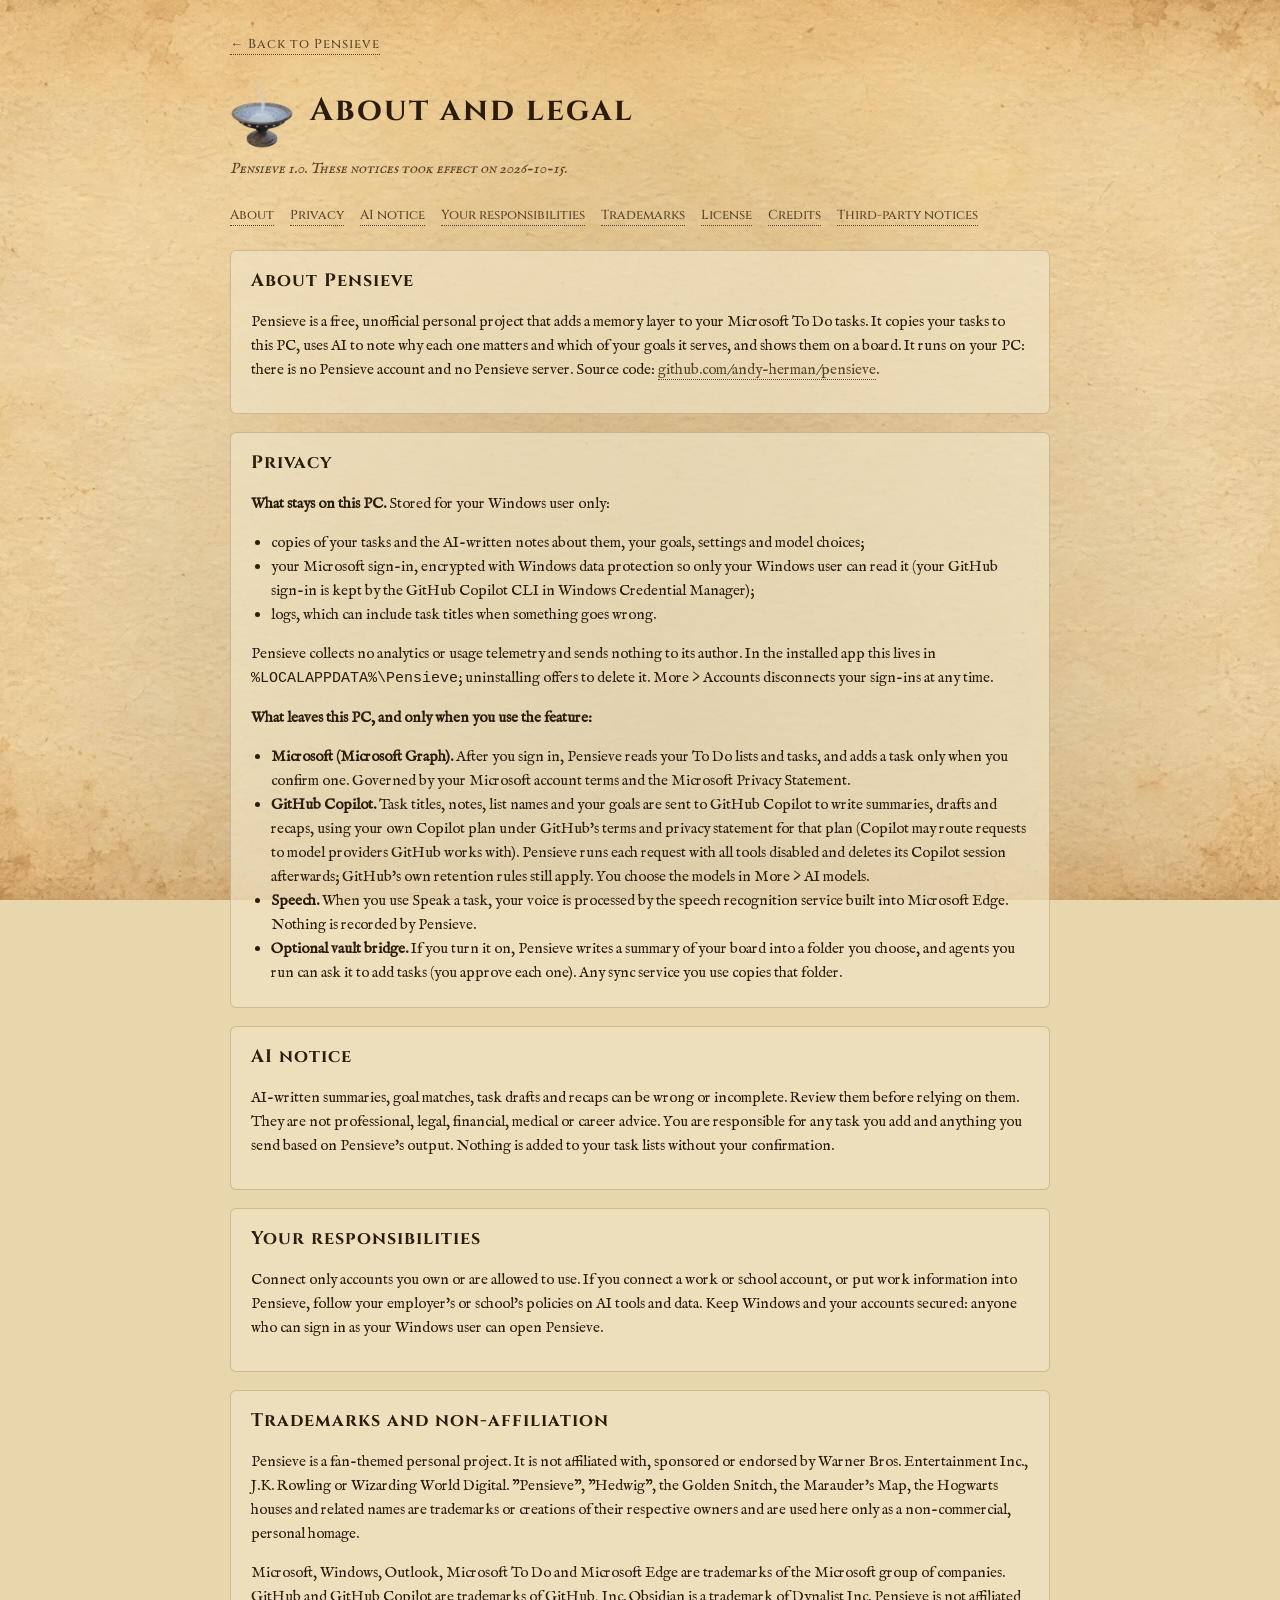
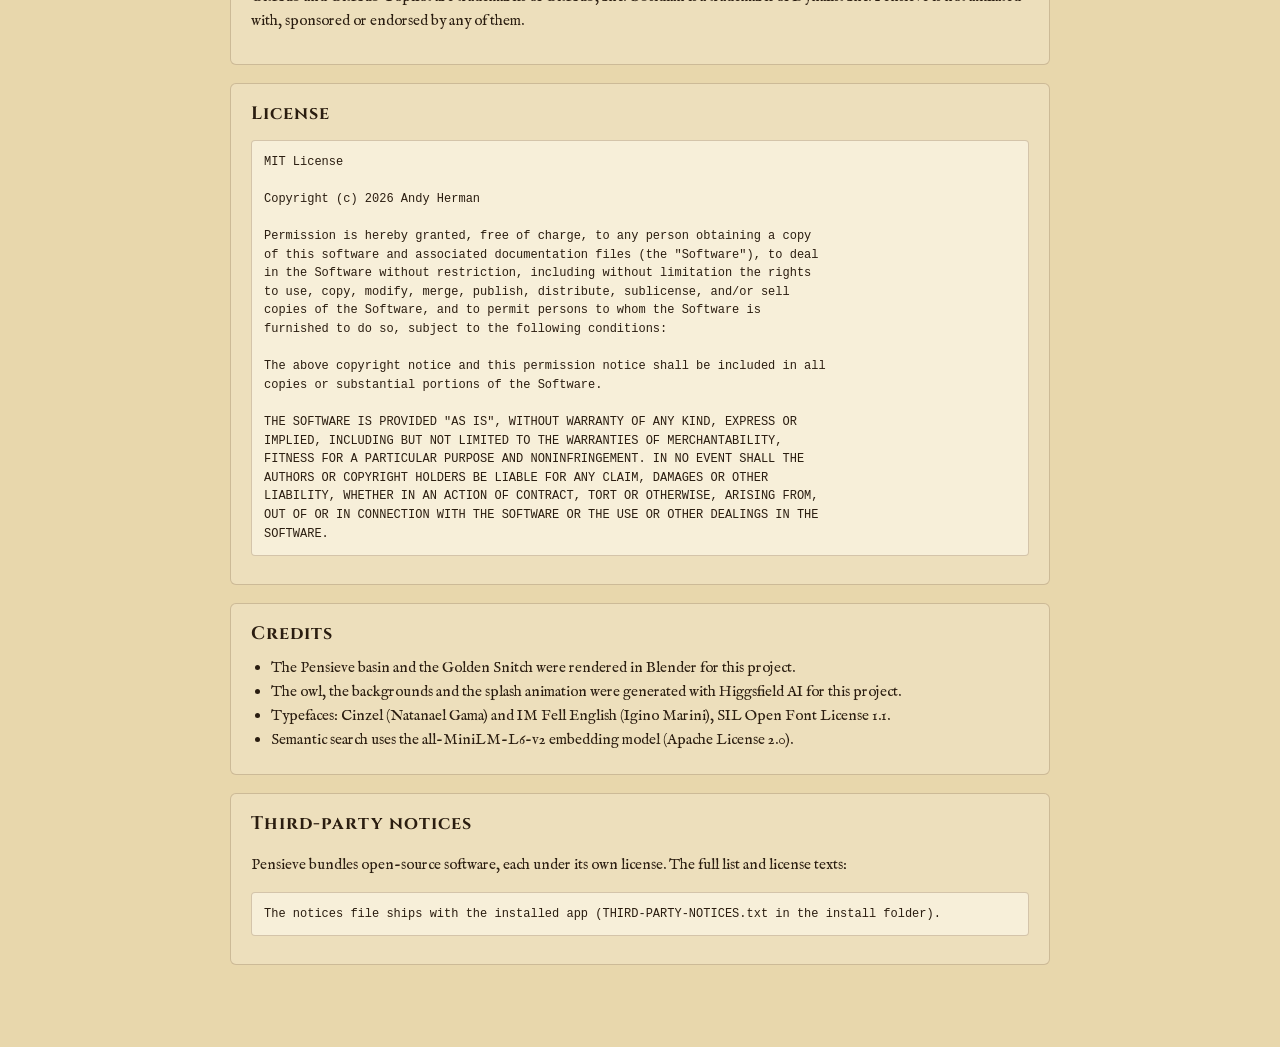
==== commit ea24f9da: "fix(security): per-launch session token, host check, CSP; legal links in the app - The launcher gene" ====
--- a/frontend-proto/legal.html
+++ b/frontend-proto/legal.html
@@ -4,13 +4,9 @@
   <meta charset="utf-8" />
   <meta name="viewport" content="width=device-width,initial-scale=1" />
   <title>About and legal - The Pensieve</title>
-  <script>
-    try {
-      var t = localStorage.getItem("pensieve-theme");
-      if (t === "night" || t === "marauder") document.documentElement.setAttribute("data-theme", t);
-    } catch (e) { /* stay on day */ }
-  </script>
+  <script src="theme-init.js"></script>
   <link rel="icon" href="favicon.ico" />
+  <link rel="stylesheet" href="fonts.css" />
   <link rel="stylesheet" href="pensieve.css" />
   <style>
     .legal { max-width: 860px; margin: 0 auto; padding: 32px 20px 64px; position: relative; z-index: 1; }
@@ -70,7 +66,6 @@
         <li><strong>Microsoft (Microsoft Graph).</strong> After you sign in, Pensieve reads your To Do lists and tasks, and adds a task only when you confirm one. Governed by your Microsoft account terms and the Microsoft Privacy Statement.</li>
         <li><strong>GitHub Copilot.</strong> Task titles, notes, list names and your goals are sent to GitHub Copilot to write summaries, drafts and recaps, using your own Copilot plan under GitHub's terms and privacy statement for that plan (Copilot may route requests to model providers GitHub works with). Pensieve runs each request with all tools disabled and deletes its Copilot session afterwards; GitHub's own retention rules still apply. You choose the models in More &gt; AI models.</li>
         <li><strong>Speech.</strong> When you use Speak a task, your voice is processed by the speech recognition service built into Microsoft Edge. Nothing is recorded by Pensieve.</li>
-        <li><strong>Fonts.</strong> The dashboard loads its typefaces from Google Fonts, which receives your IP address with the request.</li>
         <li><strong>Optional vault bridge.</strong> If you turn it on, Pensieve writes a summary of your board into a folder you choose, and agents you run can ask it to add tasks (you approve each one). Any sync service you use copies that folder.</li>
       </ul>
     </section>
@@ -132,14 +127,6 @@
       <pre id="notices-text">Loading...</pre>
     </section>
   </main>
-  <script>
-    fetch("third-party-notices.txt", { cache: "no-store" })
-      .then(r => (r.ok ? r.text() : Promise.reject(r.status)))
-      .then(t => { document.getElementById("notices-text").textContent = t; })
-      .catch(() => {
-        document.getElementById("notices-text").textContent =
-          "The notices file ships with the installed app (THIRD-PARTY-NOTICES.txt in the install folder).";
-      });
-  </script>
+  <script src="legal.js"></script>
 </body>
 </html>
--- a/frontend-proto/fonts.css
+++ b/frontend-proto/fonts.css
@@ -0,0 +1,42 @@
+/* Bundled typefaces (SIL Open Font License 1.1, see assets/fonts/OFL-*.txt).
+   Self-hosted so the app works offline and contacts no font service. */
+@font-face {
+  font-family: 'Cinzel';
+  font-style: normal;
+  font-weight: 500;
+  font-display: swap;
+  src: url('assets/fonts/Cinzel-500.woff2') format('woff2');
+  unicode-range: U+0000-00FF, U+0131, U+0152-0153, U+02BB-02BC, U+02C6, U+02DA, U+02DC, U+0304, U+0308, U+0329, U+2000-206F, U+20AC, U+2122, U+2191, U+2193, U+2212, U+2215, U+FEFF, U+FFFD;
+}
+@font-face {
+  font-family: 'Cinzel';
+  font-style: normal;
+  font-weight: 700;
+  font-display: swap;
+  src: url('assets/fonts/Cinzel-700.woff2') format('woff2');
+  unicode-range: U+0000-00FF, U+0131, U+0152-0153, U+02BB-02BC, U+02C6, U+02DA, U+02DC, U+0304, U+0308, U+0329, U+2000-206F, U+20AC, U+2122, U+2191, U+2193, U+2212, U+2215, U+FEFF, U+FFFD;
+}
+@font-face {
+  font-family: 'IM Fell English';
+  font-style: italic;
+  font-weight: 400;
+  font-display: swap;
+  src: url('assets/fonts/IMFellEnglish-400-italic.woff2') format('woff2');
+  unicode-range: U+0000-00FF, U+0131, U+0152-0153, U+02BB-02BC, U+02C6, U+02DA, U+02DC, U+0304, U+0308, U+0329, U+2000-206F, U+20AC, U+2122, U+2191, U+2193, U+2212, U+2215, U+FEFF, U+FFFD;
+}
+@font-face {
+  font-family: 'IM Fell English';
+  font-style: normal;
+  font-weight: 400;
+  font-display: swap;
+  src: url('assets/fonts/IMFellEnglish-400.woff2') format('woff2');
+  unicode-range: U+0000-00FF, U+0131, U+0152-0153, U+02BB-02BC, U+02C6, U+02DA, U+02DC, U+0304, U+0308, U+0329, U+2000-206F, U+20AC, U+2122, U+2191, U+2193, U+2212, U+2215, U+FEFF, U+FFFD;
+}
+@font-face {
+  font-family: 'IM Fell English SC';
+  font-style: normal;
+  font-weight: 400;
+  font-display: swap;
+  src: url('assets/fonts/IMFellEnglishSC-400.woff2') format('woff2');
+  unicode-range: U+0000-00FF, U+0131, U+0152-0153, U+02BB-02BC, U+02C6, U+02DA, U+02DC, U+0304, U+0308, U+0329, U+2000-206F, U+20AC, U+2122, U+2191, U+2193, U+2212, U+2215, U+FEFF, U+FFFD;
+}
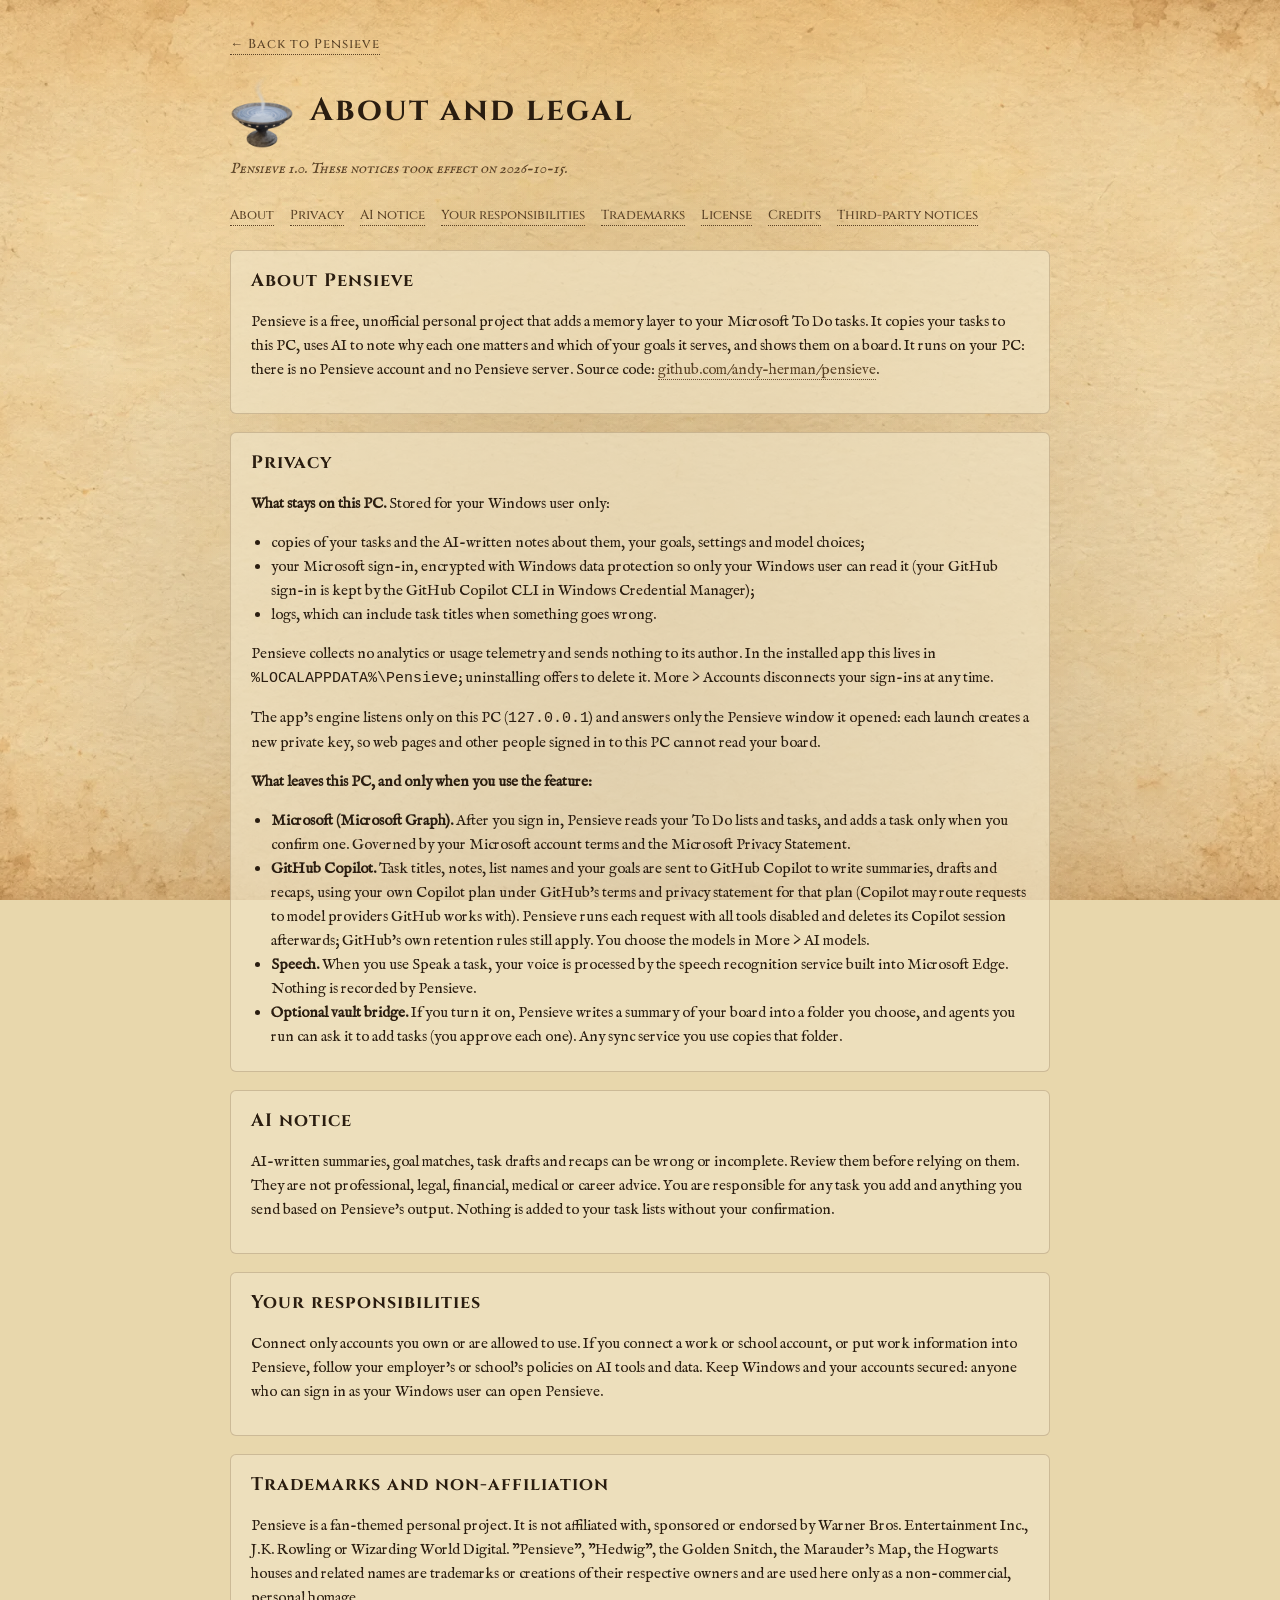
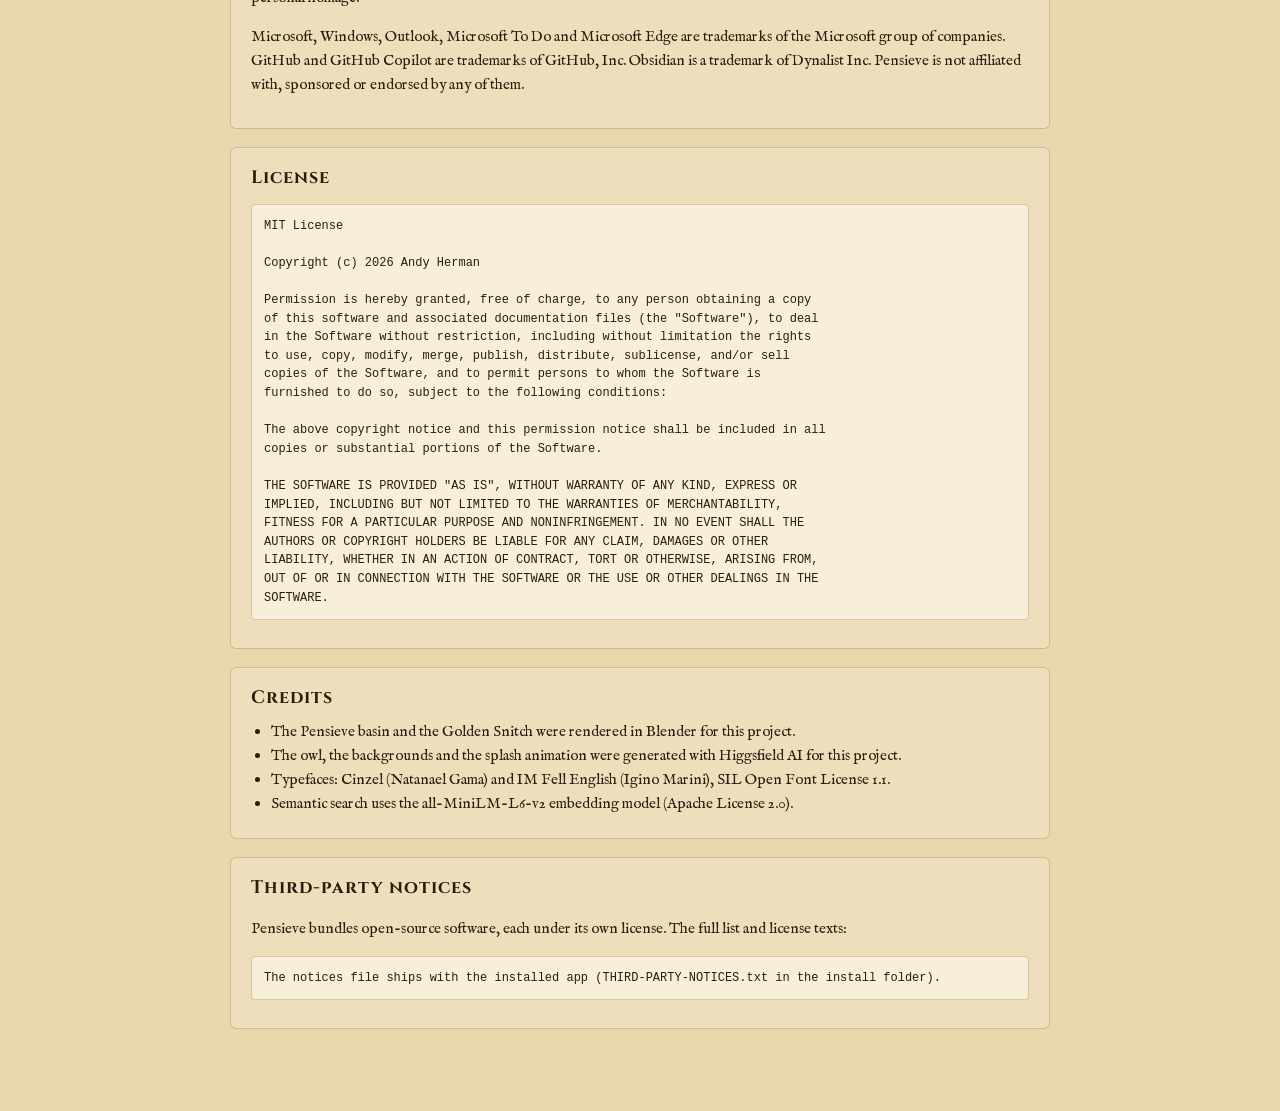
==== commit 59cb5def: "docs(legal): say how the local engine is protected Co-Authored-By: Claude Opus 5.5 <noreply@anthropi" ====
--- a/frontend-proto/legal.html
+++ b/frontend-proto/legal.html
@@ -61,6 +61,7 @@
         <li>logs, which can include task titles when something goes wrong.</li>
       </ul>
       <p>Pensieve collects no analytics or usage telemetry and sends nothing to its author. In the installed app this lives in <code>%LOCALAPPDATA%\Pensieve</code>; uninstalling offers to delete it. More &gt; Accounts disconnects your sign-ins at any time.</p>
+      <p>The app's engine listens only on this PC (<code>127.0.0.1</code>) and answers only the Pensieve window it opened: each launch creates a new private key, so web pages and other people signed in to this PC cannot read your board.</p>
       <p><strong>What leaves this PC, and only when you use the feature:</strong></p>
       <ul>
         <li><strong>Microsoft (Microsoft Graph).</strong> After you sign in, Pensieve reads your To Do lists and tasks, and adds a task only when you confirm one. Governed by your Microsoft account terms and the Microsoft Privacy Statement.</li>
--- a/frontend-proto/pensieve.css
+++ b/frontend-proto/pensieve.css
@@ -1598,6 +1598,8 @@
 .accounts-modal-card { max-width: 680px; }
 .accounts-emblem { display: block; width: 64px; height: auto; margin: 0 auto var(--sp-2); filter: drop-shadow(0 3px 6px var(--shadow-soft)); }
 .accounts-title, .accounts-subtitle { text-align: center; }
+.accounts-legal { margin: var(--sp-2) 0 0; text-align: center; font-size: 13px; color: var(--ink-soft); }
+.accounts-legal a { color: inherit; }
 .account-card {
   margin: var(--sp-4) 0 0;
   padding: var(--sp-3) var(--sp-4);
